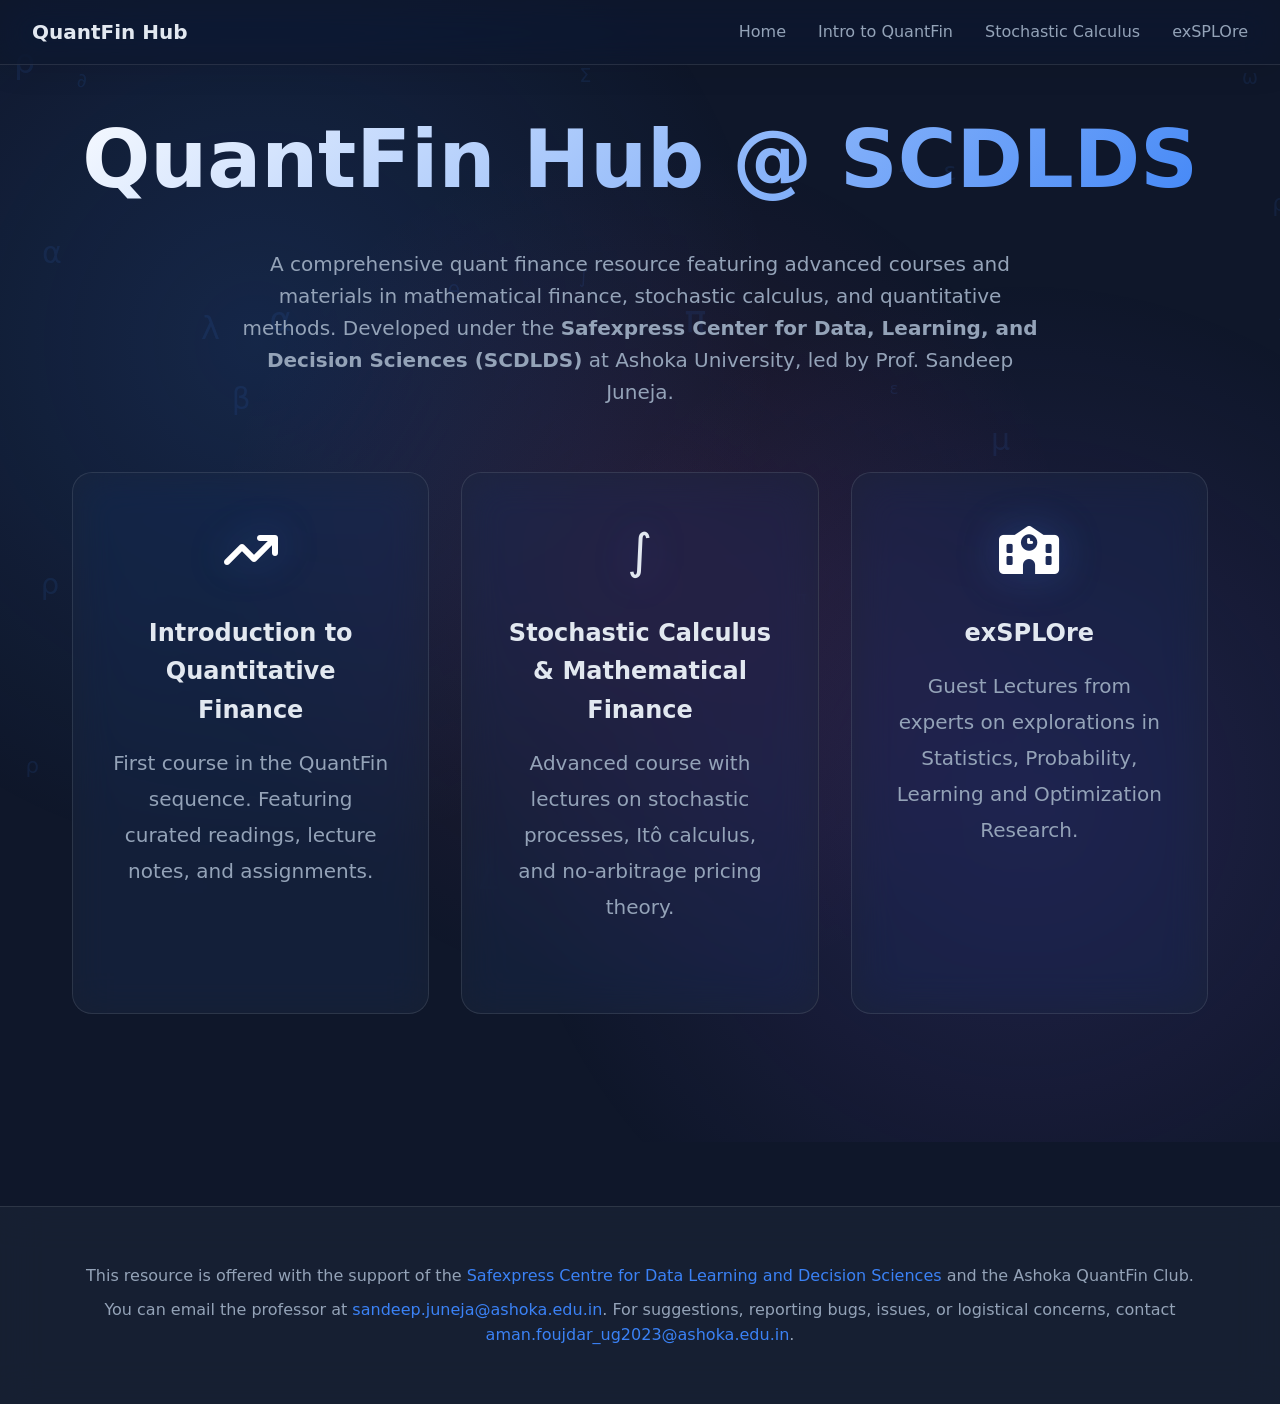
==== index.html @ e5fdc1bf "Update index.html" ====
<!DOCTYPE html>
<html lang="en">
<head>
    <meta charset="UTF-8">
    <meta name="viewport" content="width=device-width, initial-scale=1.0">
    <title>QuantFin Hub</title>
    <link rel="icon" type="image/jpeg" href="/Users/akfaujdar2080/Downloads/scdlds_ashoka_logo.jpeg">
    <link rel="stylesheet" href="css/style.css">
    <link rel="stylesheet" href="https://cdnjs.cloudflare.com/ajax/libs/font-awesome/6.5.1/css/all.min.css"
    integrity="sha512-DTOQO9RWCH3ppGqcWaEA1BIZOC6xxalwEsw9c2QQeAIftl+Vegovlnee1c9QX4TctnWMn13TZye+giMm8e2LwA=="
    crossorigin="anonymous"
    referrerpolicy="no-referrer"
    />

</head>
<body>
    <nav>
        <div class="nav-content">
            <div class="logo" onclick="showPage('home')">QuantFin Hub</div>
            <ul class="nav-links">
                <li><a onclick="showPage('home')">Home</a></li>
                <li><a onclick="showPage('intro')">Intro to QuantFin</a></li>
                <li><a onclick="showPage('stochastic')">Stochastic Calculus</a></li>
                <li><a onclick="showPage('explore')">exSPLOre</a></li>
            </ul>
        </div>
    </nav>

    <!-- HOME PAGE -->
    <div id="home" class="page active">
        <div class="hero">
            <div class="hero-content">
                <h1>QuantFin Hub @ SCDLDS</h1>
                <p>
                A comprehensive quant finance resource featuring advanced courses and materials in mathematical finance, stochastic calculus, and quantitative methods. Developed under the <b>Safexpress Center for Data, Learning, and Decision Sciences (SCDLDS)</b> at Ashoka University, led by Prof. Sandeep Juneja.
                </p>


                
                <div class="card-grid">
                    <div class="card" onclick="showPage('intro')">
                        <span class="card-icon"><i class="fa-solid fa-arrow-trend-up" style="color: #ffffff;"></i></span>
                        <h3>Introduction to Quantitative Finance</h3>
                        <p>First course in the QuantFin sequence. Featuring curated readings, lecture notes, and assignments.</p>

                    </div>
                    
                    <div class="card" onclick="showPage('stochastic')">
                        <span class="card-icon">∫</span>
                        <h3>Stochastic Calculus & Mathematical Finance</h3>
                        <p>Advanced course with lectures on stochastic processes, Itô calculus, and no-arbitrage pricing theory.</p>
                    </div>
                    
                    <div class="card" onclick="showPage('explore')">
                        <span class="card-icon"><i class="fa-solid fa-school" style="color: #ffffff;"></i></span>
                        <h3>exSPLOre</h3>
                        <p>Guest Lectures from experts on explorations in Statistics, Probability, Learning and Optimization Research.</p>
                    </div>
                </div>
            </div>
        </div>
    </div>

    <div id="intro" class="page">
        <div class="content-page">

            <!-- PAGE HEADER -->
            <div class="page-header">
                <h1>Introduction to Quantitative Finance</h1>
                <p>
                    This course is jointly offered by <b>Prof. Sandeep Juneja</b> and <b>Prof. Tushar Jaruhar</b>. It introduces
                    foundational models and computational techniques used in modern financial markets, with
                    particular emphasis on implementation and applications to Indian markets.
                </p>
            </div>

            <!-- TWO COLUMN SECTION -->
            <div class="two-col">
                <div class="section">
                    <h2><i class="fa-solid fa-book" style="color: #ffffff;"></i>Course Content</h2>
                    <ul>
                        <li>Basic interest rates, NPV, and internal rate of return</li>
                        <li>Fixed-income markets and term structure of interest rates</li>
                        <li>Portfolio theory and convex optimization review</li>
                        <li>Markowitz model, market equilibrium, and CAPM</li>
                        <li>Discrete- and continuous-time models for asset prices</li>
                        <li>Brownian motion and geometric Brownian motion. Introduction to Itô calculus.</li>
                        <li>Discrete options pricing and the Black–Scholes formula</li>
                        <li>Monte Carlo simulation and numerical PDE methods</li>
                    </ul>
                </div>

                <div class="section">
                    <h2><i class="fa-solid fa-graduation-cap" style="color: #ffffff;"></i>Learning Outcomes</h2>
                    <ul>
                        <li>Understand core models used in quantitative finance</li>
                        <li>Apply portfolio theory and asset pricing models</li>
                        <li>Develop intuition for stochastic processes in finance</li>
                        <li>Implement computational methods for pricing and risk analysis</li>
                        <li>Analyze real-world financial data, with emphasis on Indian markets</li>
                    </ul>
                </div>
            </div>

            <!-- REQUIREMENTS / READING LIST -->
            <div class="section">
                <h2><i class="fa-solid fa-book-open" style="color: #ffffff;"></i>Requirements & Reading List</h2>
                <ul>
                    <li>Luenberger, D. (2009). <i>Investment Science</i>. Oxford University Press.</li>
                    <li>Shreve, S. (2005). <i>Stochastic Calculus for Finance I</i>. Springer.</li>
                    <li>Hull, J. C. & Basu, S. (2016). <i>Options, Futures, and Other Derivatives</i>. Pearson India.</li>
                    <li>Glasserman, P. (2004). <i>Monte Carlo Methods in Financial Engineering</i>. Springer.</li>
                    <li>Embrechts, P., Frey, R., & McNeil, A. (2011). <i>Quantitative Risk Management</i>.</li>
                </ul>
            </div>

            <!-- ATTENDANCE -->
            <div class="section">
                <h2><i class="fa-solid fa-chalkboard-user" style="color: #ffffff;"></i>Attendance Policy</h2>
                <ul>
                    <li>3 excused absences permitted for all students</li>
                    <li>Additional 3 excused absences permitted for sportspersons</li>
                    <li>Beyond this, a penalty of 1% per unexplained missed class will apply</li>
                </ul>
            </div>

    </div>
    </div>


    <!-- STOCHASTIC CALCULUS PAGE -->
    <div id="stochastic" class="page">
        <div class="content-page">
            <div class="page-header">
                <h1>Stochastic Calculus & Mathematical Finance</h1>
                <p>This is a course for advanced undergraduate and graduate students with an aptitude and interest in quantitative methods. The students will be exposed to no-arbitrage-based deep and beautiful ideas underlying mathematical finance. For this they will get an adequate exposure to stochastic calculus. Stochastic calculus is also relevant for the increasingly mainstream diffusion-based generative AI.</p>
            </div>

            <div class="info-box">
                <p><strong>Course Period:</strong> Monsoon 2025. <b></b></p>
                <p><strong>Schedule:</strong> Tuesday & Thursday, 10:10 – 11:40 AM</p>
                <p><strong>Mode:</strong> Hybrid (In-person + Online)</p>
                <p><strong>Duration:</strong> 40 hours of rigorous lectures + student-led projects</p>
                <!-- <p style="margin-top: 1rem;"><a href="https://forms.gle/FX9wtyXqjov8NrgT9" class="cta-button">Register Now</a></p> -->
            </div>

            <div class="two-col">
                <div class="section">
                    <h2><i class="fa-solid fa-book" style="color: #ffffff;"></i>Course Content</h2>
                    <ul>
                        <li>Review of Measure-Theoretic Probability</li>
                        <li>Martingales & Brownian Motion</li>
                        <li>Stochastic Calculus & Stochastic Integration</li>
                        <li>Itô's Formula & Girsanov's Theorem</li>
                        <li>Stochastic Differential Equations & PDE Connections</li>
                        <li>Discrete & Continuous-Time Pricing Theory</li>
                        <li>Stochastic Volatility Models & Interest Rate Models</li>
                        <li>PDEs in Finance</li>
                    </ul>
                </div>

                <div class="section">
                    <h2><i class="fa-solid fa-graduation-cap" style="color: #ffffff;"></i>Eligibility</h2>
                    <ul>
                        <li>Advanced undergraduates & master's-level students</li>
                        <li>Strong background in Probability, Linear Algebra, and Analysis</li>
                        <li>Aptitude & interest in quantitative methods</li>
                    </ul>
                </div>
            </div>

            <div class="section">
                <h2><i class="fa-brands fa-youtube" style="color: #ffffff;"></i>Lectures</h2>
                <ul>
                    <li><a href="https://www.youtube.com/watch?v=v68Fx5lsqAs" target="_blank">Lecture 1: Introduction to Derivatives (August 26, 2025)</a></li>
                    <li><a href="https://www.youtube.com/live/Zme5scN6kF4?feature=shared" target="_blank">Lecture 2: Basic Probability & Discrete Finance (August 28, 2025)</a></li>
                    <li><a href="https://www.youtube.com/live/LUKuUPhQwW4?feature=shared" target="_blank">Lecture 3: Risk Neutral Measure & Complete Markets (September 2, 2025)</a></li>
                    <li><a href="https://www.youtube.com/watch?v=KC-HZLO7ikM" target="_blank">Lecture 4: Measure Theory Overview: Sigma Algebras (September 4, 2025)</a></li>
                    <li><a href="https://www.youtube.com/watch?v=FKkJKFXd7sY" target="_blank">Lecture 5: Lebesgue Integral and Convergence (September 9, 2025)</a></li>
                    <li><a href="https://www.youtube.com/watch?v=d13G20q3eDM" target="_blank">Lecture 6: Borel-Cantelli Lemma and Relationship Between Convergence Types (September 11, 2025)</a></li>
                    <li><a href="https://www.youtube.com/watch?v=jnVLLNjT-Fg" target="_blank">Lecture 7: Law of Large Numbers and Central Limit Theorem (September 16, 2025)</a></li>
                    <li><a href="https://www.youtube.com/watch?v=0bimM7MihXo" target="_blank">Lecture 8: Independance and Conditional Expectations (September 18, 2025)</a></li>
                    <li><a href="https://www.youtube.com/watch?v=STHBlgmWX5E" target="_blank">Lecture 9: Conditional MCT, DCT and the Tower Property (September 23, 2025)</a></li>
                    <li><a href="https://www.youtube.com/watch?v=dh6hE3F02BI" target="_blank">Lecture 10: Properties of Martingale and Stopping Time (September 25, 2025)</a></li>
                    <li><a href="https://www.youtube.com/watch?v=rpoEXbgvRhE" target="_blank">Lecture 11: Martingales, Submartingales and Brownian Motion (September 30, 2025)</a></li>
                    <li><a href="https://www.youtube.com/watch?v=011R524Gu9o" target="_blank">Lecture 12: Brownian Motion Continued and Reflection Principle (October 14, 2025)</a></li>
                    <li><a href="https://www.youtube.com/watch?v=c_SiF1jXSaQ" target="_blank">Lecture 13: Brownian Motion as Gaussian Process & Ito's Integral (October 16, 2025)</a></li>
                    <li><a href="https://www.youtube.com/watch?v=O7aSRJ4vqz4" target="_blank">Lecture 14: Ito's Integral Continued (October 23, 2025)</a></li>
                    <li><a href="https://www.youtube.com/watch?v=xHjlcf_mZ5c" target="_blank">Lecture 15: General Ito's Formula (October 28, 2025)</a></li>
                    <li><a href="https://www.youtube.com/watch?v=tvOeIWYWZKo" target="_blank">Lecture 16: Ornstein-Uhlenbeck (OU) Process and the Black-Scholes Model (October 30, 2025)</a></li>
                    <li><a href="https://www.youtube.com/watch?v=S2kgnChPlFY" target="_blank">Lecture 17: Black-Scholes PDE and Girsanov's Theorem (November 4, 2025)</a></li>
                    <li><a href="https://www.youtube.com/watch?v=dmtF9g4snOk" target="_blank">Lecture 18: Levy's Theorem, Girsanov's Theorem and Ito's Multivariate Calculus (November 6, 2025)</a></li>
                    <li><a href="https://www.youtube.com/watch?v=OYz6Oa1CwrM" target="_blank">Guest Lecture 19: Financial Modelling via compound Poisson Processes (November 11, 2025)</a></li>
                    <li><a href="https://www.youtube.com/watch?v=yWVjQWvdZVk" target="_blank">Guest Lecture 20: Introduction to Jump Processes (November 13, 2025)</a></li>
                    <li><a href="https://www.youtube.com/watch?v=sRrq8KH5fiw" target="_blank">Lecture 21: Martingale Representation Theorem and Black-Scholes Price Derivation (November 18, 2025)</a></li>
                    <li><a href="https://www.youtube.com/watch?v=oFi1lRxfQeI" target="_blank">Lecture 22: Multi-dimensional Market Model (November 20, 2025)</a></li>
                    <li><a href="https://www.youtube.com/watch?v=PL2nFrmFZws" target="_blank">Lecture 23: Introduction to Interest Rate Models (November 25, 2025)</a></li>
                    <li><a href="https://www.youtube.com/watch?v=gsjkLN7F9o4" target="_blank">Lecture 24: Interest Rate Models Continued (November 27, 2025)</a></li>
                    <li><a href="https://www.youtube.com/watch?v=kh6OgpqTtlE" target="_blank">Lecture 25: Derivatives Pricing (December 4, 2025)</a></li>
                </ul>
            </div>

            <div class="section">
                <h2><i class="fa-brands fa-leanpub" style="color: #ffffff;"></i>Lecture Notes</h2>
                <ul>
                    <li><a href="notes/poster.jpeg" target="_blank">Course Poster</a></li>
                    <li><a href="notes/Lecture 1.pdf" target="_blank">Lecture 1 & Lecture 2</a></li>
                    <li><a href="notes/Lecture 3.pdf" target="_blank">Lecture 3</a></li>
                    <li><a href="notes/lecture 4-5.pdf" target="_blank">Lecture 4 & Lecture 5</a></li>
                    <li><a href="notes/lecture6.pdf" target="_blank">Lecture 6, Lecture 7 and Lecture 8</a></li>
                    <li><a href="notes/lecture8.pdf" target="_blank">Lecture 9 & Lecture 10</a></li>
                    <li><a href="notes/brownian_motion.pdf" target="_blank">Lecture 11, Lecture 12 & Lecture 13</a></li>
                    <li><a href="notes/ito integral.pdf" target="_blank">Lecture 14 & Lecture 15</a></li>
                    <li><a href="notes/Back to finance.pdf" target="_blank">Lecture 16, Lecture 17, Lecture 18, Lecture 21 & Lecture 22</a></li>
                    <li><a href="notes/interest_rate_model (3).pdf" target="_blank">Lecture 23 & Lecture 24</a></li>
                    <li><a href="notes/interest_rate_derivatives_partially covered.pdf" target="_blank">Lecture 25</a></li>
                </ul>
            </div>

            <div class="instructor-card">
                <img src="images/sandeep_juneja.jpg" alt="Prof. Sandeep Juneja" class="instructor-img">
                <h3>Prof. Sandeep Juneja</h3>
                <ul>
                    <li>Professor of Computer Science at Ashoka University. Director, Safexpress Centre for Data, Learning and Decision Sciences</li>
                    <li>Former Professor at TIFR and IIT Delhi. Former Head of Quantitative Ops (Bank of America, India)</li>
                    <li>Taught at JP Morgan, Bank of America, Morgan Stanley, Nomura. Consulted with Research Wing of Reserve Bank of India</li>
                    <li>Research in Applied Probability, Financial Mathematics, Learning Theory</li>
                </ul>
            </div>

            <br>

            <div class="instructor-card">
                <img src="images/aman_foujdar.JPG" alt="Aman Foujdar" class="instructor-img">
                <h3>Aman Foujdar</h3>
                <ul>
                    <li>Research Assistant under Prof. Juneja at SCDLDS</li>
                    <li>Interested in Machine Learning, Deep RL, GenAI, Financial Markets</li>
                    <li>Mathematics & Computer Science at Ashoka University. President of the Ashoka QuantFin Club (AQFC).</li>
                </ul>
            </div>
        </div>
    </div>

    <!-- EXPLORE 26 PAGE -->
    <div id="explore" class="page">
        <div class="content-page">
            <div class="page-header">
                <h1>exSPLOre</h1>
                <p>
                Explorations in Statistics, Probability, Learning, and Optimization (exSPLOre) is our flagship event featuring lectures from leading experts in the area.
                This page presents a curated selection of <b>exSPLOre guest lectures focused on quantitative finance and optimization.</b> 
                Additional lectures are available on the our <a href="https://www.youtube.com/@scdlds_ashoka/" class="plain-link">YouTube</a>.
                </p>
            </div>

            <div class="section">
                <h2>Coming soon...</h2>
            </div>
            <!-- <div class="section">
                <h2>Research Topics</h2>
                <ul>
                    <li><a href="#">Machine Learning in Quantitative Trading</a></li>
                    <li><a href="#">Deep Learning for Derivatives Pricing</a></li>
                    <li><a href="#">High-Frequency Trading Strategies</a></li>
                    <li><a href="#">Climate Risk Modeling in Finance</a></li>
                    <li><a href="#">Cryptocurrency Market Dynamics</a></li>
                    <li><a href="#">Algorithmic Market Making</a></li>
                </ul>
            </div>

            <div class="section">
                <h2>Student Projects</h2>
                <ul>
                    <li>Portfolio Optimization using Reinforcement Learning</li>
                    <li>Volatility Surface Modeling with Neural Networks</li>
                    <li>Credit Risk Assessment using Machine Learning</li>
                    <li>Market Microstructure Analysis</li>
                    <li>Options Pricing under Jump-Diffusion Models</li>
                </ul>
            </div>

            <div class="section">
                <h2>Advanced Seminars</h2>
                <ul>
                    <li><a href="#">Seminar 1: Rough Volatility Models</a></li>
                    <li><a href="#">Seminar 2: Quantum Computing in Finance</a></li>
                    <li><a href="#">Seminar 3: ESG Integration in Quant Strategies</a></li>
                    <li><a href="#">Seminar 4: Decentralized Finance (DeFi) Mathematics</a></li>
                </ul>
            </div>

            <div class="section">
                <h2>Upcoming Events</h2>
                <ul>
                    <li>Workshop: Python for Financial Engineering (TBA)</li>
                    <li>Guest Lecture: Industry Perspectives on Quant Finance (TBA)</li>
                    <li>Hackathon: Algorithmic Trading Challenge (TBA)</li>
                    <li>Panel Discussion: Career Paths in Quantitative Finance (TBA)</li>
                </ul>
            </div> -->
        </div>
    </div> 
    <footer>
        <p>This resource is offered with the support of the <a href="https://www.ashoka.edu.in/page/centre-for-data-learning-and-decision-sciences-cdlds/">Safexpress Centre for Data Learning and Decision Sciences</a> and the Ashoka QuantFin Club.</p>
        <p> You can email the professor at <a href="mailto:sandeep.juneja@ashoka.edu.in">sandeep.juneja@ashoka.edu.in</a>. For suggestions, reporting bugs, issues, or logistical concerns, contact <a href="mailto:aman.foujdar_ug2023@ashoka.edu.in">aman.foujdar_ug2023@ashoka.edu.in</a>.</p>
    </footer>

    <script src="script.js"></script>
</body>
</html>
---- css/style.css ----
* {
    margin: 0;
    padding: 0;
    box-sizing: border-box;
}

:root {
    --primary: #0f172a;
    --secondary: #1e293b;
    --accent: #3b82f6;
    --accent-hover: #2563eb;
    --text: #e2e8f0;
    --text-dim: #94a3b8;
    --card-bg: rgba(30, 41, 59, 0.6);
    --border: #334155;
}

body {
    font-family: -apple-system, BlinkMacSystemFont, 'Segoe UI', system-ui, sans-serif;
    background: var(--primary);
    color: var(--text);
    line-height: 1.6;
    overflow-x: hidden;
    position: relative;
}

/* Animated Background */
.particle-background {
    position: fixed;
    top: 0;
    left: 0;
    width: 100%;
    height: 100%;
    z-index: 0;
    pointer-events: none;
    overflow: hidden;
}

.particle {
    position: absolute;
    font-size: 20px;
    opacity: 0.1;
    animation: float 20s infinite;
    color: var(--accent);
}

@keyframes float {
    0%, 100% {
        transform: translateY(0) rotate(0deg);
        opacity: 0.05;
    }
    50% {
        transform: translateY(-100px) rotate(180deg);
        opacity: 0.15;
    }
}

.page {
    display: none;
    animation: fadeIn 0.4s ease;
    position: relative;
    z-index: 1;
}

.page.active {
    display: block;
}

@keyframes fadeIn {
    from { 
        opacity: 0; 
        transform: translateY(10px); 
    }
    to { 
        opacity: 1; 
        transform: translateY(0); 
    }
}

/* Navigation - Glassmorphism */
nav {
    position: fixed;
    top: 0;
    left: 0;
    right: 0;
    background: rgba(15, 23, 42, 0.7);
    backdrop-filter: blur(20px) saturate(180%);
    -webkit-backdrop-filter: blur(20px) saturate(180%);
    border-bottom: 1px solid rgba(255, 255, 255, 0.1);
    z-index: 1000;
    padding: 1rem 2rem;
    box-shadow: 0 4px 30px rgba(0, 0, 0, 0.1);
}

.nav-content {
    max-width: 1400px;
    margin: 0 auto;
    display: flex;
    justify-content: space-between;
    align-items: center;
}

.logo {
    font-size: 1.25rem;
    font-weight: 700;
    color: var(--text);
    cursor: pointer;
    transition: all 0.3s;
    position: relative;
}

.logo::after {
    content: '';
    position: absolute;
    bottom: -4px;
    left: 0;
    width: 0;
    height: 2px;
    background: linear-gradient(90deg, var(--accent), #8b5cf6);
    transition: width 0.3s;
}

.logo:hover::after {
    width: 100%;
}

.logo:hover {
    color: var(--accent);
    transform: translateY(-2px);
}

.nav-links {
    display: flex;
    gap: 2rem;
    list-style: none;
}

.nav-links a {
    color: var(--text-dim);
    text-decoration: none;
    font-weight: 500;
    transition: all 0.3s;
    cursor: pointer;
    position: relative;
    padding: 0.5rem 0;
}

.nav-links a::after {
    content: '';
    position: absolute;
    bottom: 0;
    left: 0;
    width: 0;
    height: 2px;
    background: var(--accent);
    transition: width 0.3s;
}

.nav-links a:hover::after {
    width: 100%;
}

.nav-links a:hover {
    color: var(--accent);
}

/* Home Page */
.hero {
    min-height: 100vh;
    display: flex;
    align-items: center;
    justify-content: center;
    padding: 6rem 2rem 4rem;
    position: relative;
    overflow: hidden;
}

.hero::before {
    content: '';
    position: absolute;
    top: 0;
    left: 0;
    right: 0;
    bottom: 0;
    background: 
        radial-gradient(circle at 20% 30%, rgba(59, 130, 246, 0.15), transparent 40%),
        radial-gradient(circle at 80% 70%, rgba(139, 92, 246, 0.15), transparent 40%),
        radial-gradient(circle at 50% 50%, rgba(236, 72, 153, 0.1), transparent 50%);
    animation: gradientShift 15s ease infinite;
    pointer-events: none;
}

@keyframes gradientShift {
    0%, 100% {
        opacity: 1;
        transform: scale(1);
    }
    50% {
        opacity: 0.8;
        transform: scale(1.1);
    }
}

.hero-content {
    max-width: 1200px;
    text-align: center;
    position: relative;
    z-index: 1;
}

.hero h1 {
    font-size: clamp(2.5rem, 8vw, 5rem);
    font-weight: 800;
    margin-bottom: 1.5rem;
    background: linear-gradient(135deg, #fff 0%, #3b82f6 50%, #8b5cf6 100%);
    -webkit-background-clip: text;
    -webkit-text-fill-color: transparent;
    background-clip: text;
    animation: shimmer 3s ease-in-out infinite;
    background-size: 200% 200%;
}

@keyframes shimmer {
    0%, 100% {
        background-position: 0% 50%;
    }
    50% {
        background-position: 100% 50%;
    }
}

.hero p {
    font-size: 1.25rem;
    color: var(--text-dim);
    margin-bottom: 3rem;
    max-width: 800px;
    margin-left: auto;
    margin-right: auto;
    animation: fadeInUp 0.8s ease 0.2s both;
}

@keyframes fadeInUp {
    from {
        opacity: 0;
        transform: translateY(30px);
    }
    to {
        opacity: 1;
        transform: translateY(0);
    }
}

.card-grid {
    display: grid;
    grid-template-columns: repeat(auto-fit, minmax(320px, 1fr));
    gap: 2rem;
    max-width: 1200px;
    margin: 4rem auto;
    padding: 0 2rem;
}

/* 3D Tilt Effect Cards with Glassmorphism */
.card {
    background: rgba(30, 41, 59, 0.5);
    backdrop-filter: blur(20px) saturate(180%);
    -webkit-backdrop-filter: blur(20px) saturate(180%);
    border-radius: 20px;
    padding: 2.5rem;
    border: 1px solid rgba(255, 255, 255, 0.1);
    transition: all 0.4s cubic-bezier(0.175, 0.885, 0.32, 1.275);
    cursor: pointer;
    position: relative;
    overflow: hidden;
    transform-style: preserve-3d;
    perspective: 1000px;
}

.card::before {
    content: '';
    position: absolute;
    top: 0;
    left: 0;
    right: 0;
    height: 4px;
    background: linear-gradient(90deg, var(--accent), #8b5cf6, #ec4899);
    transform: scaleX(0);
    transition: transform 0.4s;
    background-size: 200% 100%;
    animation: gradientMove 3s linear infinite;
}

@keyframes gradientMove {
    0% {
        background-position: 0% 0%;
    }
    100% {
        background-position: 200% 0%;
    }
}

.card:hover {
    transform: translateY(-8px) scale(1.02);
    border-color: rgba(59, 130, 246, 0.5);
    box-shadow: 
        0 20px 60px rgba(59, 130, 246, 0.2),
        0 0 40px rgba(139, 92, 246, 0.1);
}

.card:hover::before {
    transform: scaleX(1);
}

.card::after {
    content: '';
    position: absolute;
    top: -50%;
    left: -50%;
    width: 200%;
    height: 200%;
    background: radial-gradient(circle, rgba(59, 130, 246, 0.1), transparent 70%);
    opacity: 0;
    transition: opacity 0.4s;
    pointer-events: none;
}

.card:hover::after {
    opacity: 1;
}

.card-icon {
    font-size: 3rem;
    margin-bottom: 1.5rem;
    display: block;
    transition: transform 0.4s;
    filter: drop-shadow(0 0 20px rgba(59, 130, 246, 0.3));
}

.card:hover .card-icon {
    transform: scale(1.2) rotate(5deg);
}

.card h3 {
    font-size: 1.5rem;
    margin-bottom: 1rem;
    color: var(--text);
    transition: color 0.3s;
}

.card:hover h3 {
    color: var(--accent);
}

.card p {
    color: var(--text-dim);
    line-height: 1.8;
}

/* Content Pages */
.content-page {
    max-width: 1200px;
    margin: 0 auto;
    padding: 6rem 2rem 4rem;
}

.page-header {
    margin-bottom: 4rem;
    text-align: center;
    animation: fadeInUp 0.6s ease;
}

.page-header h1 {
    font-size: clamp(2rem, 5vw, 3.5rem);
    margin-bottom: 1rem;
    background: linear-gradient(135deg, #fff 0%, #3b82f6 50%, #8b5cf6 100%);
    -webkit-background-clip: text;
    -webkit-text-fill-color: transparent;
    background-clip: text;
    background-size: 200% 200%;
    animation: shimmer 3s ease-in-out infinite;
}

.page-header p {
    font-size: 1.125rem;
    color: var(--text-dim);
    max-width: 700px;
    margin: 0 auto;
}

.section {
    background: rgba(30, 41, 59, 0.5);
    backdrop-filter: blur(20px) saturate(180%);
    -webkit-backdrop-filter: blur(20px) saturate(180%);
    border-radius: 20px;
    padding: 2.5rem;
    margin-bottom: 2rem;
    border: 1px solid rgba(255, 255, 255, 0.1);
    transition: all 0.3s;
    animation: fadeInUp 0.6s ease;
}

.section:hover {
    border-color: rgba(59, 130, 246, 0.3);
    box-shadow: 0 10px 40px rgba(0, 0, 0, 0.2);
}

.section h2 {
    font-size: 1.75rem;
    margin-bottom: 1.5rem;
    color: var(--text);
    display: flex;
    align-items: center;
    gap: 0.75rem;
}

.section ul {
    list-style: none;
    display: grid;
    gap: 1rem;
}

.section li {
    padding: 1rem 1.5rem;
    background: rgba(59, 130, 246, 0.05);
    border-radius: 12px;
    border-left: 3px solid var(--accent);
    transition: all 0.3s;
    position: relative;
    overflow: hidden;
}

.section li::before {
    content: '';
    position: absolute;
    top: 0;
    left: 0;
    width: 0;
    height: 100%;
    background: linear-gradient(90deg, rgba(59, 130, 246, 0.1), transparent);
    transition: width 0.3s;
}

.section li:hover::before {
    width: 100%;
}

.section li:hover {
    background: rgba(59, 130, 246, 0.1);
    transform: translateX(8px);
    border-left-color: #8b5cf6;
}

.section a {
    color: var(--text);
    text-decoration: none;
    display: block;
    transition: color 0.3s;
}

.section a:hover {
    color: var(--accent);
}

.two-col {
    display: grid;
    grid-template-columns: repeat(auto-fit, minmax(300px, 1fr));
    gap: 2rem;
}

.instructor-card {
    background: linear-gradient(135deg, rgba(59, 130, 246, 0.15), rgba(139, 92, 246, 0.15));
    backdrop-filter: blur(20px) saturate(180%);
    -webkit-backdrop-filter: blur(20px) saturate(180%);
    border-radius: 20px;
    padding: 2.5rem;
    border: 1px solid rgba(255, 255, 255, 0.1);
    transition: all 0.3s;
    animation: fadeInUp 0.8s ease;
}

.instructor-card:hover {
    transform: translateY(-4px);
    box-shadow: 0 20px 60px rgba(59, 130, 246, 0.2);
}

.instructor-img {
    width: 150px;
    height: 150px;
    border-radius: 50%;
    object-fit: cover;
    margin: 0 auto 1.5rem;
    display: block;
    border: 4px solid var(--accent);
    box-shadow: 0 10px 30px rgba(59, 130, 246, 0.3);
    transition: all 0.3s;
}

.instructor-card:hover .instructor-img {
    transform: scale(1.05);
    box-shadow: 0 15px 40px rgba(59, 130, 246, 0.5);
}

.instructor-card h3 {
    text-align: center;
    margin-bottom: 1.5rem;
    font-size: 1.5rem;
}

.instructor-card ul {
    list-style: none;
}

.instructor-card li {
    padding: 0.75rem 0;
    border-bottom: 1px solid rgba(255, 255, 255, 0.1);
    color: var(--text-dim);
    transition: all 0.3s;
}

.instructor-card li:hover {
    color: var(--text);
    padding-left: 0.5rem;
}

.instructor-card li:last-child {
    border-bottom: none;
}

.info-box {
    background: rgba(59, 130, 246, 0.1);
    backdrop-filter: blur(20px);
    border-left: 4px solid var(--accent);
    padding: 1.5rem;
    border-radius: 12px;
    margin: 2rem 0;
    border: 1px solid rgba(59, 130, 246, 0.3);
    animation: fadeInUp 0.7s ease;
}

.info-box p {
    margin: 0.5rem 0;
    color: var(--text-dim);
}

.info-box strong {
    color: var(--text);
}

.cta-button {
    display: inline-block;
    background: linear-gradient(135deg, var(--accent), #8b5cf6);
    color: white;
    padding: 1rem 2.5rem;
    border-radius: 12px;
    text-decoration: none;
    font-weight: 600;
    transition: all 0.3s;
    border: none;
    cursor: pointer;
    font-size: 1rem;
    box-shadow: 0 4px 20px rgba(59, 130, 246, 0.3);
    position: relative;
    overflow: hidden;
}

.cta-button::before {
    content: '';
    position: absolute;
    top: 0;
    left: -100%;
    width: 100%;
    height: 100%;
    background: linear-gradient(90deg, transparent, rgba(255, 255, 255, 0.3), transparent);
    transition: left 0.5s;
}

.cta-button:hover::before {
    left: 100%;
}

.cta-button:hover {
    background: linear-gradient(135deg, #8b5cf6, var(--accent));
    transform: translateY(-2px);
    box-shadow: 0 10px 40px rgba(59, 130, 246, 0.5);
}

.plain-link {
    color: inherit;          
    text-decoration: underline;
}

footer {
    background: rgba(30, 41, 59, 0.5);
    backdrop-filter: blur(20px);
    border-top: 1px solid rgba(255, 255, 255, 0.1);
    padding: 3rem 2rem;
    margin-top: 4rem;
    text-align: center;
    position: relative;
    z-index: 1;
}

footer p {
    color: var(--text-dim);
    margin: 0.5rem 0;
}

footer a {
    color: var(--accent);
    text-decoration: none;
    transition: all 0.3s;
}

footer a:hover {
    color: #8b5cf6;
    text-decoration: underline;
}

@media (max-width: 768px) {
    nav {
        padding: 1rem;
    }

    .nav-links {
        gap: 1rem;
        flex-wrap: wrap;
        justify-content: center;
    }

    .card-grid {
        grid-template-columns: 1fr;
    }

    .two-col {
        grid-template-columns: 1fr;
    }
}
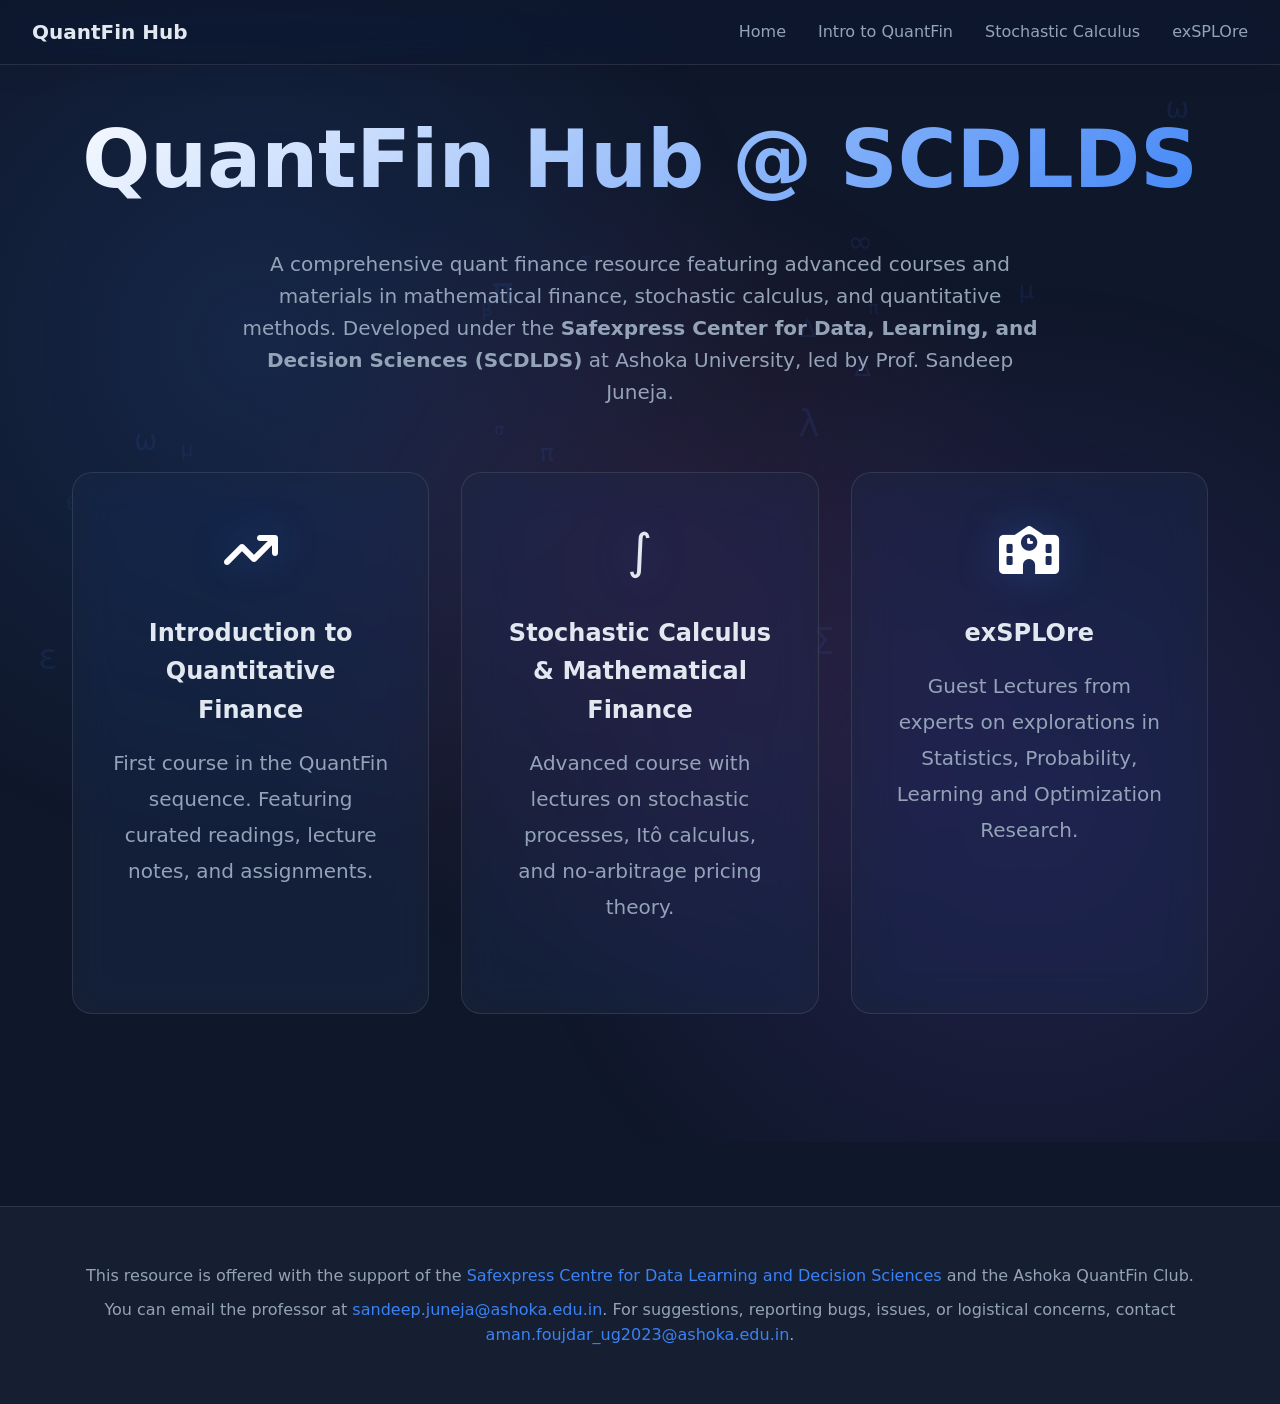
==== commit e2a3645d: "Update index.html" ====
--- a/index.html
+++ b/index.html
@@ -219,7 +219,7 @@
 
             <div class="instructor-card">
                 <img src="images/sandeep_juneja.jpg" alt="Prof. Sandeep Juneja" class="instructor-img">
-                <h3>Prof. Sandeep Juneja</h3>
+                <h3><a href="https://www.linkedin.com/in/sandeep-juneja-937b44b/" target="_blank" rel="noopener noreferrer" class="plain-link">Prof. Sandeep Juneja</a></h3>
                 <ul>
                     <li>Professor of Computer Science at Ashoka University. Director, Safexpress Centre for Data, Learning and Decision Sciences</li>
                     <li>Former Professor at TIFR and IIT Delhi. Former Head of Quantitative Ops (Bank of America, India)</li>
@@ -232,7 +232,7 @@
 
             <div class="instructor-card">
                 <img src="images/aman_foujdar.JPG" alt="Aman Foujdar" class="instructor-img">
-                <h3>Aman Foujdar</h3>
+                <h3><a href="https://www.linkedin.com/in/amanfoujdar/" target="_blank" rel="noopener noreferrer" class="plain-link">Aman Foujdar</a></h3>
                 <ul>
                     <li>Research Assistant under Prof. Juneja at SCDLDS</li>
                     <li>Interested in Machine Learning, Deep RL, GenAI, Financial Markets</li>
@@ -315,3 +315,4 @@
 
 
 
+
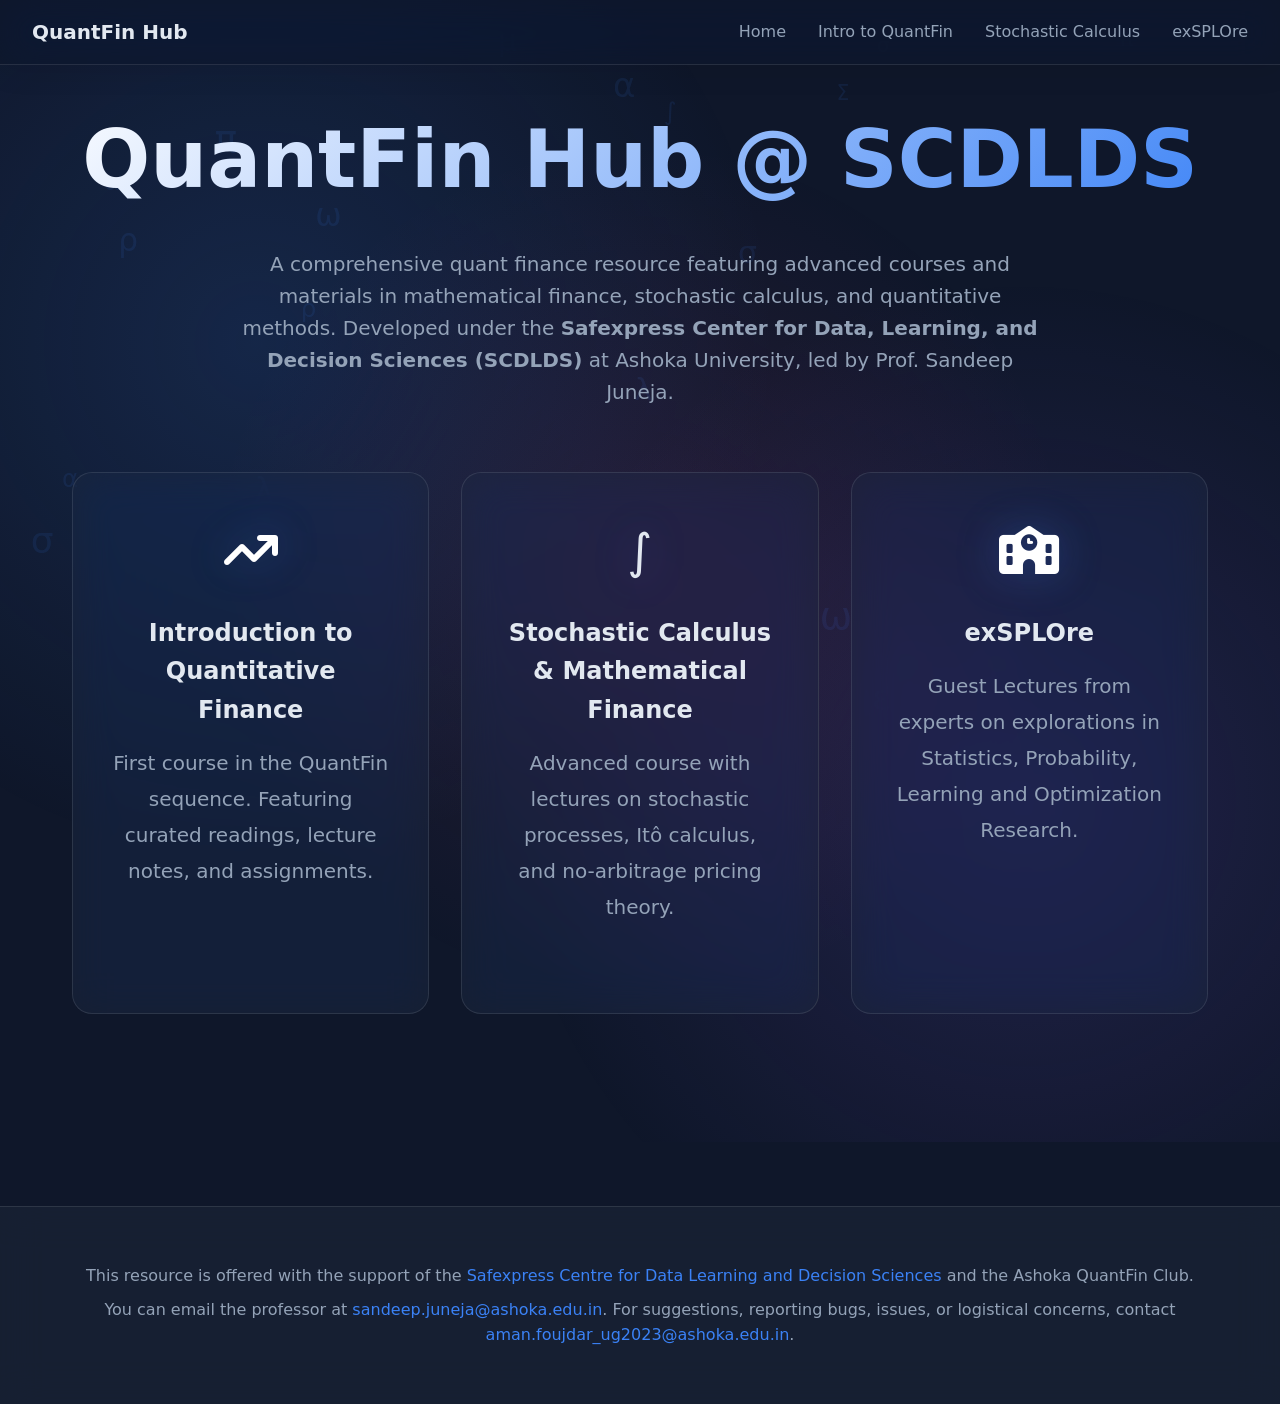
==== commit 6239adda: "Update index.html" ====
--- a/index.html
+++ b/index.html
@@ -4,7 +4,7 @@
     <meta charset="UTF-8">
     <meta name="viewport" content="width=device-width, initial-scale=1.0">
     <title>QuantFin Hub</title>
-    <link rel="icon" type="image/jpeg" href="/Users/akfaujdar2080/Downloads/scdlds_ashoka_logo.jpeg">
+    <link rel="icon" type="image/jpeg" href="images/scdlds_ashoka_logo.jpeg">
     <link rel="stylesheet" href="css/style.css">
     <link rel="stylesheet" href="https://cdnjs.cloudflare.com/ajax/libs/font-awesome/6.5.1/css/all.min.css"
     integrity="sha512-DTOQO9RWCH3ppGqcWaEA1BIZOC6xxalwEsw9c2QQeAIftl+Vegovlnee1c9QX4TctnWMn13TZye+giMm8e2LwA=="
@@ -316,3 +316,4 @@
 
 
 
+
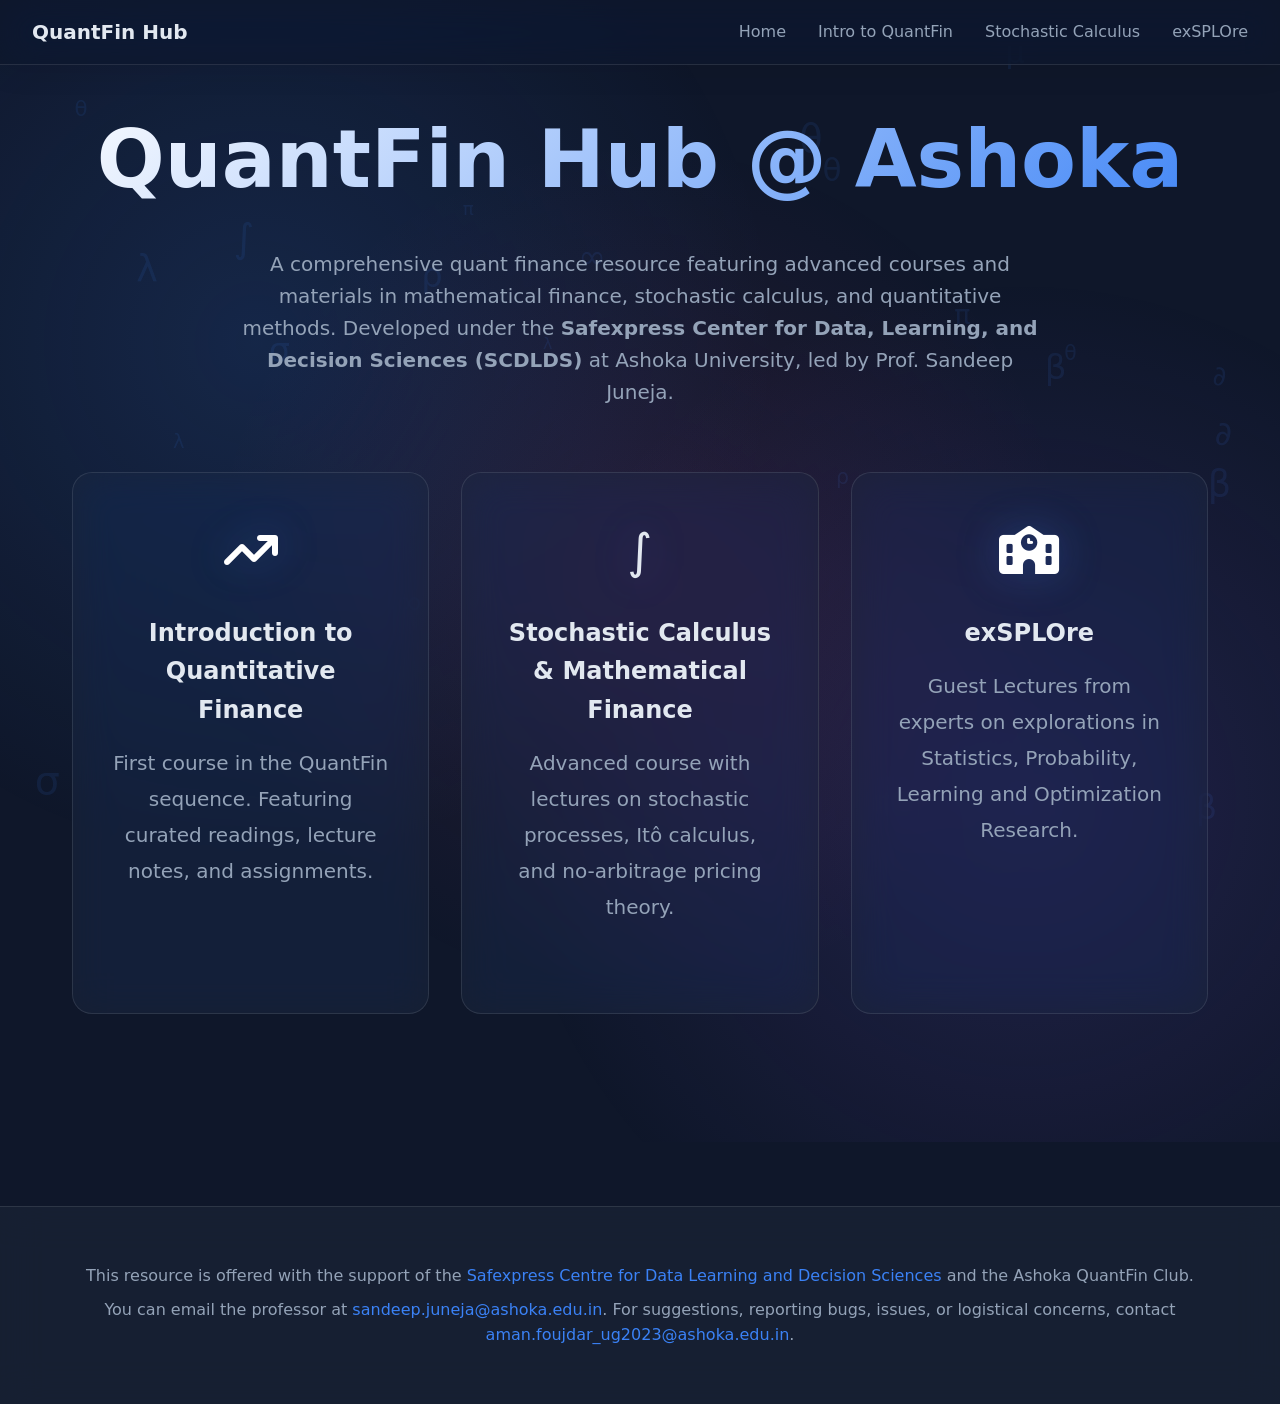
==== commit 708bb965: "Update index.html" ====
--- a/index.html
+++ b/index.html
@@ -30,7 +30,7 @@
     <div id="home" class="page active">
         <div class="hero">
             <div class="hero-content">
-                <h1>QuantFin Hub @ SCDLDS</h1>
+                <h1>QuantFin Hub @ Ashoka</h1>
                 <p>
                 A comprehensive quant finance resource featuring advanced courses and materials in mathematical finance, stochastic calculus, and quantitative methods. Developed under the <b>Safexpress Center for Data, Learning, and Decision Sciences (SCDLDS)</b> at Ashoka University, led by Prof. Sandeep Juneja.
                 </p>
@@ -317,3 +317,4 @@
 
 
 
+
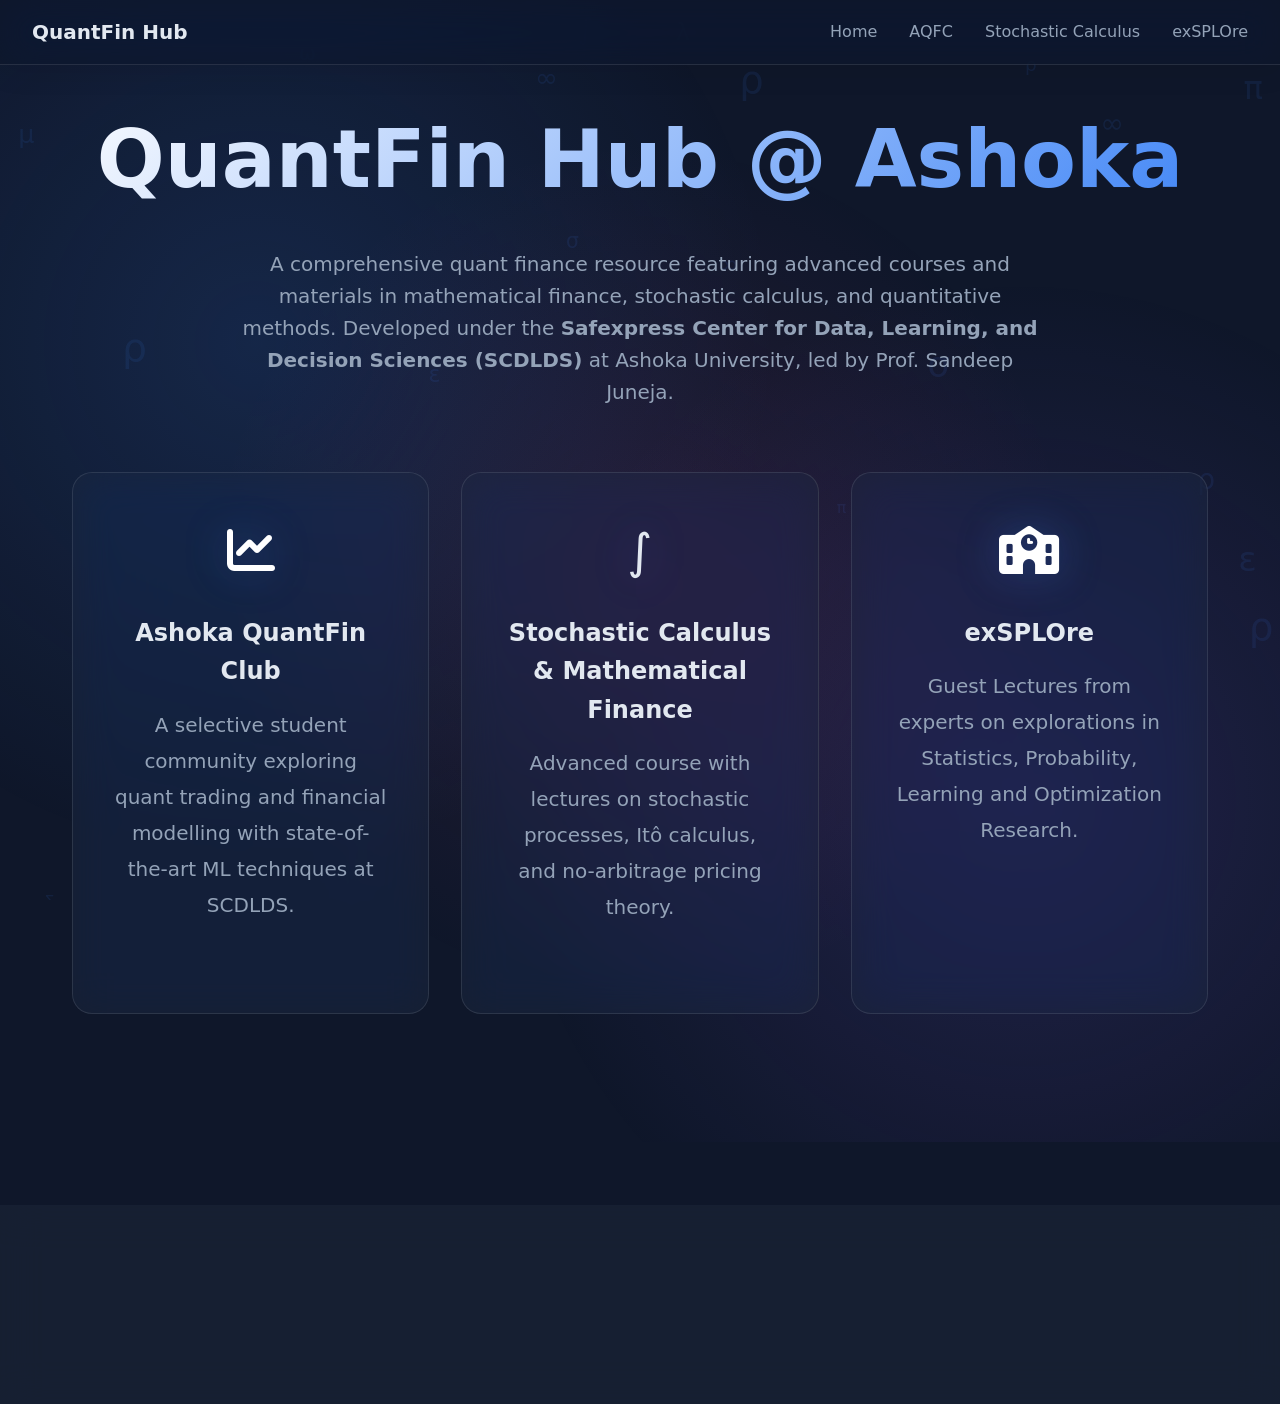
==== commit 6c6beaa1: "Update index.html" ====
--- a/index.html
+++ b/index.html
@@ -19,7 +19,7 @@
             <div class="logo" onclick="showPage('home')">QuantFin Hub</div>
             <ul class="nav-links">
                 <li><a onclick="showPage('home')">Home</a></li>
-                <li><a onclick="showPage('intro')">Intro to QuantFin</a></li>
+                <li><a onclick="showPage('aqfc')">AQFC</a></li>
                 <li><a onclick="showPage('stochastic')">Stochastic Calculus</a></li>
                 <li><a onclick="showPage('explore')">exSPLOre</a></li>
             </ul>
@@ -38,10 +38,10 @@
 
                 
                 <div class="card-grid">
-                    <div class="card" onclick="showPage('intro')">
-                        <span class="card-icon"><i class="fa-solid fa-arrow-trend-up" style="color: #ffffff;"></i></span>
-                        <h3>Introduction to Quantitative Finance</h3>
-                        <p>First course in the QuantFin sequence. Featuring curated readings, lecture notes, and assignments.</p>
+                    <div class="card" onclick="showPage('aqfc')">
+                        <span class="card-icon"><i class="fa-solid fa-chart-line" style="color: #ffffff;"></i></span>
+                        <h3>Ashoka QuantFin Club</h3>
+                        <p>A selective student community exploring quant trading and financial modelling with state-of-the-art ML techniques at SCDLDS.</p>
 
                     </div>
                     
@@ -61,70 +61,195 @@
         </div>
     </div>
 
-    <div id="intro" class="page">
+    <!-- AQFC PAGE -->
+    <div id="aqfc" class="page">
         <div class="content-page">
 
-            <!-- PAGE HEADER -->
-            <div class="page-header">
-                <h1>Introduction to Quantitative Finance</h1>
+            <!-- PAGE HEADER WITH LOGO -->
+            <div class="page-header aqfc-header">
+                <img src="images/aqfc_logo.png" alt="AQFC Logo" class="aqfc-logo">
+                <h1>Ashoka QuantFin Club</h1>
                 <p>
-                    This course is jointly offered by <b>Prof. Sandeep Juneja</b> and <b>Prof. Tushar Jaruhar</b>. It introduces
-                    foundational models and computational techniques used in modern financial markets, with
-                    particular emphasis on implementation and applications to Indian markets.
+                    We explore quant trading and financial modelling using state-of-the-art ML techniques at
+                    <b>SCDLDS, Ashoka University</b>. Our aim is to equip students with the skills and opportunities
+                    needed to break into quantitative finance &mdash; a selective community focused on developing
+                    genuine expertise in quantitative methods, algorithmic trading, and financial modeling.
                 </p>
             </div>
 
-            <!-- TWO COLUMN SECTION -->
-            <div class="two-col">
-                <div class="section">
-                    <h2><i class="fa-solid fa-book" style="color: #ffffff;"></i>Course Content</h2>
-                    <ul>
-                        <li>Basic interest rates, NPV, and internal rate of return</li>
-                        <li>Fixed-income markets and term structure of interest rates</li>
-                        <li>Portfolio theory and convex optimization review</li>
-                        <li>Markowitz model, market equilibrium, and CAPM</li>
-                        <li>Discrete- and continuous-time models for asset prices</li>
-                        <li>Brownian motion and geometric Brownian motion. Introduction to Itô calculus.</li>
-                        <li>Discrete options pricing and the Black–Scholes formula</li>
-                        <li>Monte Carlo simulation and numerical PDE methods</li>
-                    </ul>
-                </div>
-
-                <div class="section">
-                    <h2><i class="fa-solid fa-graduation-cap" style="color: #ffffff;"></i>Learning Outcomes</h2>
-                    <ul>
-                        <li>Understand core models used in quantitative finance</li>
-                        <li>Apply portfolio theory and asset pricing models</li>
-                        <li>Develop intuition for stochastic processes in finance</li>
-                        <li>Implement computational methods for pricing and risk analysis</li>
-                        <li>Analyze real-world financial data, with emphasis on Indian markets</li>
-                    </ul>
-                </div>
-            </div>
-
-            <!-- REQUIREMENTS / READING LIST -->
-            <div class="section">
-                <h2><i class="fa-solid fa-book-open" style="color: #ffffff;"></i>Requirements & Reading List</h2>
-                <ul>
-                    <li>Luenberger, D. (2009). <i>Investment Science</i>. Oxford University Press.</li>
-                    <li>Shreve, S. (2005). <i>Stochastic Calculus for Finance I</i>. Springer.</li>
-                    <li>Hull, J. C. & Basu, S. (2016). <i>Options, Futures, and Other Derivatives</i>. Pearson India.</li>
-                    <li>Glasserman, P. (2004). <i>Monte Carlo Methods in Financial Engineering</i>. Springer.</li>
-                    <li>Embrechts, P., Frey, R., & McNeil, A. (2011). <i>Quantitative Risk Management</i>.</li>
-                </ul>
-            </div>
-
-            <!-- ATTENDANCE -->
-            <div class="section">
-                <h2><i class="fa-solid fa-chalkboard-user" style="color: #ffffff;"></i>Attendance Policy</h2>
-                <ul>
-                    <li>3 excused absences permitted for all students</li>
-                    <li>Additional 3 excused absences permitted for sportspersons</li>
-                    <li>Beyond this, a penalty of 1% per unexplained missed class will apply</li>
-                </ul>
-            </div>
-
-    </div>
+            <!-- SUB-NAVIGATION TABS -->
+            <div class="sub-nav">
+                <button class="sub-nav-btn active" onclick="showSubPage('aqfc-about', this)">
+                    <i class="fa-solid fa-circle-info"></i> About
+                </button>
+                <button class="sub-nav-btn" onclick="showSubPage('aqfc-deepdives', this)">
+                    <i class="fa-solid fa-water"></i> Deep Dives
+                </button>
+                <button class="sub-nav-btn" onclick="showSubPage('aqfc-team', this)">
+                    <i class="fa-solid fa-users"></i> Team
+                </button>
+            </div>
+
+            <!-- SUB-PAGE: ABOUT -->
+            <div id="aqfc-about" class="sub-page active">
+                <div class="two-col">
+                    <div class="section">
+                        <h2><i class="fa-solid fa-bullseye" style="color: #ffffff;"></i>What We Do</h2>
+                        <ul>
+                            <li>Explore quantitative trading strategies, backtesting, and execution</li>
+                            <li>Build financial models powered by state-of-the-art ML techniques</li>
+                            <li>Run reading groups on seminal papers in quant finance and ML</li>
+                            <li>Host workshops on programming, statistics, and market microstructure</li>
+                            <li>Organize interactions with practitioners from leading quant firms</li>
+                        </ul>
+                    </div>
+
+                    <div class="section">
+                        <h2><i class="fa-solid fa-compass" style="color: #ffffff;"></i>Our Mission</h2>
+                        <ul>
+                            <li>Equip students with the tools to break into quantitative finance</li>
+                            <li>Cultivate a selective community of serious quant enthusiasts</li>
+                            <li>Bridge rigorous academic theory with real industry practice</li>
+                            <li>Develop genuine expertise in algorithmic trading and modeling</li>
+                            <li>Create pathways to research, internships, and careers in the field</li>
+                        </ul>
+                    </div>
+                </div>
+
+                <div class="section">
+                    <h2><i class="fa-solid fa-flask" style="color: #ffffff;"></i>Focus Areas</h2>
+                    <ul>
+                        <li>Statistical arbitrage, market-making, and execution algorithms</li>
+                        <li>Derivatives pricing and stochastic volatility modeling</li>
+                        <li>Machine learning for financial time series and alpha research</li>
+                        <li>Portfolio optimization and risk management</li>
+                        <li>Reinforcement learning in trading and market dynamics</li>
+                    </ul>
+                </div>
+
+                <div class="info-box">
+                    <p><strong>Home:</strong> Safexpress Centre for Data, Learning and Decision Sciences (SCDLDS), Ashoka University</p>
+                    <p><strong>Open to:</strong> Ashoka students with strong quantitative backgrounds and genuine interest in the field</p>
+                    <p><strong>Get involved:</strong> Reach out via the contacts in the footer to learn about membership and ongoing projects</p>
+                </div>
+            </div>
+
+            <!-- SUB-PAGE: DEEP DIVES (Blog + Podcast) -->
+            <div id="aqfc-deepdives" class="sub-page">
+                <div class="deepdives-intro">
+                    <h2 class="deepdives-title">Deep Dives</h2>
+                    <p class="deepdives-subtitle">
+                        Long-form explainers that make genuinely complex quant finance topics feel obvious &mdash;
+                        and long-form conversations with the people actually doing the work.
+                    </p>
+                </div>
+
+                <!-- WRITTEN (Blog) -->
+                <div class="section">
+                    <h2><i class="fa-solid fa-pen-nib" style="color: #ffffff;"></i>Written</h2>
+                    <p class="section-sub">
+                        Ambitious, accessible writeups on complex ideas in quantitative finance &mdash;
+                        in the spirit of Wait But Why. No equations-for-equations' sake, no hand-waving.
+                    </p>
+                    <ul>
+                        <li>
+                            <a>
+                                <strong>Coming Soon &mdash;</strong> What Even Is a Martingale? (And Why Gamblers Care)
+                                <br><span class="entry-meta">Launching our first piece shortly</span>
+                            </a>
+                        </li>
+                        <li>
+                            <a>
+                                <strong>Coming Soon &mdash;</strong> Black-Scholes, Visually: The Single Equation That Broke Wall Street
+                                <br><span class="entry-meta">In the works</span>
+                            </a>
+                        </li>
+                        <li>
+                            <a>
+                                <strong>Coming Soon &mdash;</strong> From Linear Regression to Alpha: A Very Long Explainer
+                                <br><span class="entry-meta">In the works</span>
+                            </a>
+                        </li>
+                    </ul>
+                </div>
+
+                <!-- CONVERSATIONS (Podcast) -->
+                <div class="section">
+                    <h2><i class="fa-solid fa-microphone-lines" style="color: #ffffff;"></i>Conversations</h2>
+                    <p class="section-sub">
+                        Short podcast episodes with quant finance industry folks &mdash;
+                        traders, researchers, engineers, and founders on what the work actually looks like.
+                    </p>
+                    <ul>
+                        <li>
+                            <a>
+                                <strong>Ep. 01 &mdash; Coming Soon:</strong> Life on a Systematic Trading Desk
+                                <br><span class="entry-meta">Recording in progress</span>
+                            </a>
+                        </li>
+                        <li>
+                            <a>
+                                <strong>Ep. 02 &mdash; Coming Soon:</strong> ML Research at a Hedge Fund
+                                <br><span class="entry-meta">Scheduled</span>
+                            </a>
+                        </li>
+                        <li>
+                            <a>
+                                <strong>Ep. 03 &mdash; Coming Soon:</strong> Breaking Into Quant &mdash; What Actually Matters
+                                <br><span class="entry-meta">Scheduled</span>
+                            </a>
+                        </li>
+                    </ul>
+                </div>
+
+                <div class="info-box">
+                    <p><strong>Want to write a piece or guest on the podcast?</strong></p>
+                    <p>Reach out via the contact links in the footer &mdash; we welcome pitches from students and practitioners alike.</p>
+                </div>
+            </div>
+
+            <!-- SUB-PAGE: TEAM -->
+            <div id="aqfc-team" class="sub-page">
+                <div class="section team-intro">
+                    <h2><i class="fa-solid fa-users" style="color: #ffffff;"></i>The Team</h2>
+                    <p class="section-sub" style="margin-bottom: 0;">
+                        A small, selective group of Ashoka students and faculty driving research, writing, and community at AQFC.
+                    </p>
+                </div>
+
+                <div class="instructor-card">
+                    <img src="images/sandeep_juneja.jpg" alt="Prof. Sandeep Juneja" class="instructor-img">
+                    <h3><a href="https://www.linkedin.com/in/sandeep-juneja-937b44b/" target="_blank" rel="noopener noreferrer" class="plain-link">Prof. Sandeep Juneja &mdash; Faculty Advisor</a></h3>
+                    <ul>
+                        <li>Professor of Computer Science at Ashoka University. Director, Safexpress Centre for Data, Learning and Decision Sciences</li>
+                        <li>Former Professor at TIFR and IIT Delhi. Former Head of Quantitative Ops (Bank of America, India)</li>
+                        <li>Research in Applied Probability, Financial Mathematics, Learning Theory</li>
+                    </ul>
+                </div>
+
+                <br>
+
+                <div class="instructor-card">
+                    <img src="images/aman_foujdar.JPG" alt="Aman Foujdar" class="instructor-img">
+                    <h3><a href="https://www.linkedin.com/in/amanfoujdar/" target="_blank" rel="noopener noreferrer" class="plain-link">Aman Foujdar &mdash; President</a></h3>
+                    <ul>
+                        <li>Research Assistant under Prof. Juneja at SCDLDS</li>
+                        <li>Interested in Machine Learning, Deep RL, GenAI, and Financial Markets</li>
+                        <li>Mathematics & Computer Science at Ashoka University</li>
+                    </ul>
+                </div>
+
+                <br>
+
+                <div class="section team-outro">
+                    <h2><i class="fa-solid fa-user-plus" style="color: #ffffff;"></i>More Members Coming Soon</h2>
+                    <p class="section-sub" style="margin-bottom: 0;">
+                        We're growing &mdash; the full roster of officers, research leads, and writers will be announced here soon.
+                    </p>
+                </div>
+            </div>
+
+        </div>
     </div>
 
 
@@ -257,48 +382,6 @@
             <div class="section">
                 <h2>Coming soon...</h2>
             </div>
-            <!-- <div class="section">
-                <h2>Research Topics</h2>
-                <ul>
-                    <li><a href="#">Machine Learning in Quantitative Trading</a></li>
-                    <li><a href="#">Deep Learning for Derivatives Pricing</a></li>
-                    <li><a href="#">High-Frequency Trading Strategies</a></li>
-                    <li><a href="#">Climate Risk Modeling in Finance</a></li>
-                    <li><a href="#">Cryptocurrency Market Dynamics</a></li>
-                    <li><a href="#">Algorithmic Market Making</a></li>
-                </ul>
-            </div>
-
-            <div class="section">
-                <h2>Student Projects</h2>
-                <ul>
-                    <li>Portfolio Optimization using Reinforcement Learning</li>
-                    <li>Volatility Surface Modeling with Neural Networks</li>
-                    <li>Credit Risk Assessment using Machine Learning</li>
-                    <li>Market Microstructure Analysis</li>
-                    <li>Options Pricing under Jump-Diffusion Models</li>
-                </ul>
-            </div>
-
-            <div class="section">
-                <h2>Advanced Seminars</h2>
-                <ul>
-                    <li><a href="#">Seminar 1: Rough Volatility Models</a></li>
-                    <li><a href="#">Seminar 2: Quantum Computing in Finance</a></li>
-                    <li><a href="#">Seminar 3: ESG Integration in Quant Strategies</a></li>
-                    <li><a href="#">Seminar 4: Decentralized Finance (DeFi) Mathematics</a></li>
-                </ul>
-            </div>
-
-            <div class="section">
-                <h2>Upcoming Events</h2>
-                <ul>
-                    <li>Workshop: Python for Financial Engineering (TBA)</li>
-                    <li>Guest Lecture: Industry Perspectives on Quant Finance (TBA)</li>
-                    <li>Hackathon: Algorithmic Trading Challenge (TBA)</li>
-                    <li>Panel Discussion: Career Paths in Quantitative Finance (TBA)</li>
-                </ul>
-            </div> -->
         </div>
     </div> 
     <footer>
@@ -309,12 +392,3 @@
     <script src="script.js"></script>
 </body>
 </html>
-
-
-
-
-
-
-
-
-
--- a/css/style.css
+++ b/css/style.css
@@ -428,15 +428,23 @@
     overflow: hidden;
 }
 
-.section li::before {
-    content: '';
-    position: absolute;
-    top: 0;
-    left: 0;
-    width: 0;
-    height: 100%;
-    background: linear-gradient(90deg, rgba(59, 130, 246, 0.1), transparent);
-    transition: width 0.3s;
+
+
+.section li {
+    background: rgba(59, 130, 246, 0.05);
+    border-radius: 12px;
+    border-left: 3px solid var(--accent);
+    transition: all 0.3s;
+    position: relative;
+    overflow: hidden;
+}
+
+.section a {
+    color: var(--text);
+    text-decoration: none;
+    display: block;
+    padding: 1rem 1.5rem;
+    transition: color 0.3s;
 }
 
 .section li:hover::before {
@@ -634,3 +642,5 @@
         grid-template-columns: 1fr;
     }
 }
+
+
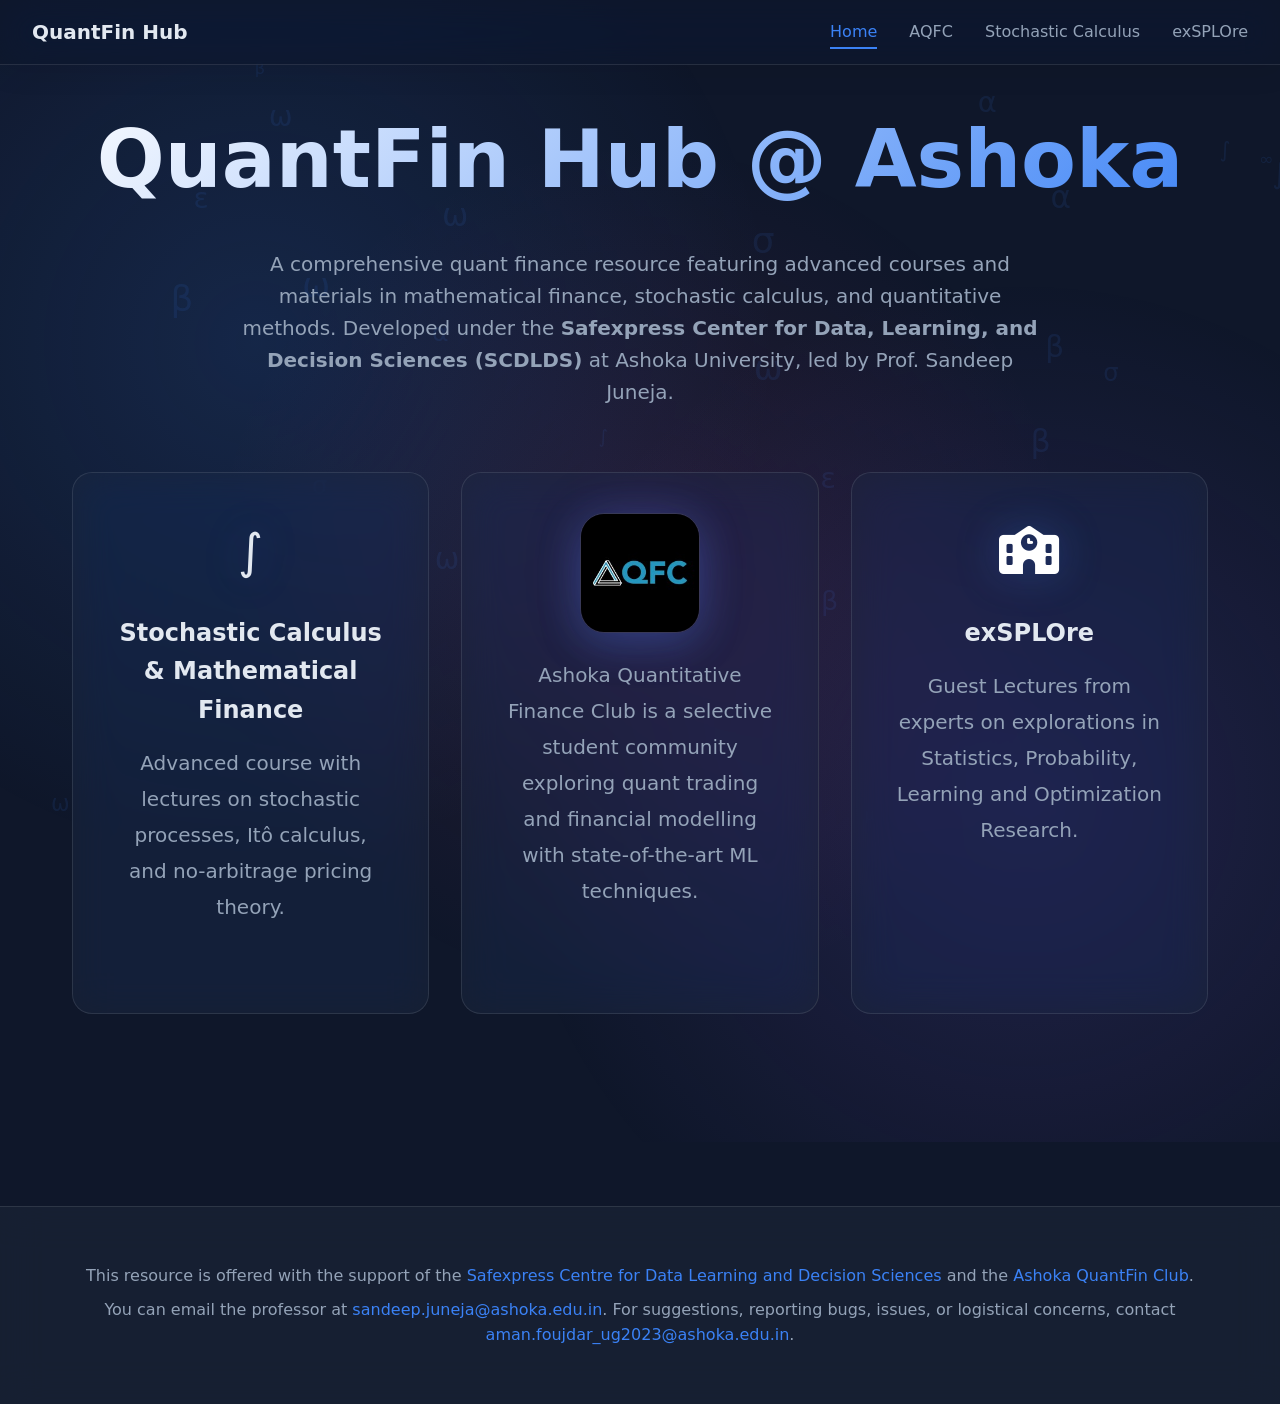
==== commit 779e6908: "Update index.html" ====
--- a/index.html
+++ b/index.html
@@ -1,394 +1,65 @@
-<!DOCTYPE html>
-<html lang="en">
-<head>
-    <meta charset="UTF-8">
-    <meta name="viewport" content="width=device-width, initial-scale=1.0">
-    <title>QuantFin Hub</title>
-    <link rel="icon" type="image/jpeg" href="images/scdlds_ashoka_logo.jpeg">
-    <link rel="stylesheet" href="css/style.css">
-    <link rel="stylesheet" href="https://cdnjs.cloudflare.com/ajax/libs/font-awesome/6.5.1/css/all.min.css"
-    integrity="sha512-DTOQO9RWCH3ppGqcWaEA1BIZOC6xxalwEsw9c2QQeAIftl+Vegovlnee1c9QX4TctnWMn13TZye+giMm8e2LwA=="
-    crossorigin="anonymous"
-    referrerpolicy="no-referrer"
-    />
-
-</head>
-<body>
-    <nav>
-        <div class="nav-content">
-            <div class="logo" onclick="showPage('home')">QuantFin Hub</div>
-            <ul class="nav-links">
-                <li><a onclick="showPage('home')">Home</a></li>
-                <li><a onclick="showPage('aqfc')">AQFC</a></li>
-                <li><a onclick="showPage('stochastic')">Stochastic Calculus</a></li>
-                <li><a onclick="showPage('explore')">exSPLOre</a></li>
-            </ul>
-        </div>
-    </nav>
-
-    <!-- HOME PAGE -->
-    <div id="home" class="page active">
-        <div class="hero">
-            <div class="hero-content">
-                <h1>QuantFin Hub @ Ashoka</h1>
-                <p>
-                A comprehensive quant finance resource featuring advanced courses and materials in mathematical finance, stochastic calculus, and quantitative methods. Developed under the <b>Safexpress Center for Data, Learning, and Decision Sciences (SCDLDS)</b> at Ashoka University, led by Prof. Sandeep Juneja.
-                </p>
-
-
-                
-                <div class="card-grid">
-                    <div class="card" onclick="showPage('aqfc')">
-                        <span class="card-icon"><i class="fa-solid fa-chart-line" style="color: #ffffff;"></i></span>
-                        <h3>Ashoka QuantFin Club</h3>
-                        <p>A selective student community exploring quant trading and financial modelling with state-of-the-art ML techniques at SCDLDS.</p>
-
-                    </div>
-                    
-                    <div class="card" onclick="showPage('stochastic')">
-                        <span class="card-icon">∫</span>
-                        <h3>Stochastic Calculus & Mathematical Finance</h3>
-                        <p>Advanced course with lectures on stochastic processes, Itô calculus, and no-arbitrage pricing theory.</p>
-                    </div>
-                    
-                    <div class="card" onclick="showPage('explore')">
-                        <span class="card-icon"><i class="fa-solid fa-school" style="color: #ffffff;"></i></span>
-                        <h3>exSPLOre</h3>
-                        <p>Guest Lectures from experts on explorations in Statistics, Probability, Learning and Optimization Research.</p>
-                    </div>
-                </div>
-            </div>
-        </div>
-    </div>
-
-    <!-- AQFC PAGE -->
-    <div id="aqfc" class="page">
-        <div class="content-page">
-
-            <!-- PAGE HEADER WITH LOGO -->
-            <div class="page-header aqfc-header">
-                <img src="images/aqfc_logo.png" alt="AQFC Logo" class="aqfc-logo">
-                <h1>Ashoka QuantFin Club</h1>
-                <p>
-                    We explore quant trading and financial modelling using state-of-the-art ML techniques at
-                    <b>SCDLDS, Ashoka University</b>. Our aim is to equip students with the skills and opportunities
-                    needed to break into quantitative finance &mdash; a selective community focused on developing
-                    genuine expertise in quantitative methods, algorithmic trading, and financial modeling.
-                </p>
-            </div>
-
-            <!-- SUB-NAVIGATION TABS -->
-            <div class="sub-nav">
-                <button class="sub-nav-btn active" onclick="showSubPage('aqfc-about', this)">
-                    <i class="fa-solid fa-circle-info"></i> About
-                </button>
-                <button class="sub-nav-btn" onclick="showSubPage('aqfc-deepdives', this)">
-                    <i class="fa-solid fa-water"></i> Deep Dives
-                </button>
-                <button class="sub-nav-btn" onclick="showSubPage('aqfc-team', this)">
-                    <i class="fa-solid fa-users"></i> Team
-                </button>
-            </div>
-
-            <!-- SUB-PAGE: ABOUT -->
-            <div id="aqfc-about" class="sub-page active">
-                <div class="two-col">
-                    <div class="section">
-                        <h2><i class="fa-solid fa-bullseye" style="color: #ffffff;"></i>What We Do</h2>
-                        <ul>
-                            <li>Explore quantitative trading strategies, backtesting, and execution</li>
-                            <li>Build financial models powered by state-of-the-art ML techniques</li>
-                            <li>Run reading groups on seminal papers in quant finance and ML</li>
-                            <li>Host workshops on programming, statistics, and market microstructure</li>
-                            <li>Organize interactions with practitioners from leading quant firms</li>
-                        </ul>
-                    </div>
-
-                    <div class="section">
-                        <h2><i class="fa-solid fa-compass" style="color: #ffffff;"></i>Our Mission</h2>
-                        <ul>
-                            <li>Equip students with the tools to break into quantitative finance</li>
-                            <li>Cultivate a selective community of serious quant enthusiasts</li>
-                            <li>Bridge rigorous academic theory with real industry practice</li>
-                            <li>Develop genuine expertise in algorithmic trading and modeling</li>
-                            <li>Create pathways to research, internships, and careers in the field</li>
-                        </ul>
-                    </div>
-                </div>
-
-                <div class="section">
-                    <h2><i class="fa-solid fa-flask" style="color: #ffffff;"></i>Focus Areas</h2>
-                    <ul>
-                        <li>Statistical arbitrage, market-making, and execution algorithms</li>
-                        <li>Derivatives pricing and stochastic volatility modeling</li>
-                        <li>Machine learning for financial time series and alpha research</li>
-                        <li>Portfolio optimization and risk management</li>
-                        <li>Reinforcement learning in trading and market dynamics</li>
-                    </ul>
-                </div>
-
-                <div class="info-box">
-                    <p><strong>Home:</strong> Safexpress Centre for Data, Learning and Decision Sciences (SCDLDS), Ashoka University</p>
-                    <p><strong>Open to:</strong> Ashoka students with strong quantitative backgrounds and genuine interest in the field</p>
-                    <p><strong>Get involved:</strong> Reach out via the contacts in the footer to learn about membership and ongoing projects</p>
-                </div>
-            </div>
-
-            <!-- SUB-PAGE: DEEP DIVES (Blog + Podcast) -->
-            <div id="aqfc-deepdives" class="sub-page">
-                <div class="deepdives-intro">
-                    <h2 class="deepdives-title">Deep Dives</h2>
-                    <p class="deepdives-subtitle">
-                        Long-form explainers that make genuinely complex quant finance topics feel obvious &mdash;
-                        and long-form conversations with the people actually doing the work.
-                    </p>
-                </div>
-
-                <!-- WRITTEN (Blog) -->
-                <div class="section">
-                    <h2><i class="fa-solid fa-pen-nib" style="color: #ffffff;"></i>Written</h2>
-                    <p class="section-sub">
-                        Ambitious, accessible writeups on complex ideas in quantitative finance &mdash;
-                        in the spirit of Wait But Why. No equations-for-equations' sake, no hand-waving.
-                    </p>
-                    <ul>
-                        <li>
-                            <a>
-                                <strong>Coming Soon &mdash;</strong> What Even Is a Martingale? (And Why Gamblers Care)
-                                <br><span class="entry-meta">Launching our first piece shortly</span>
-                            </a>
-                        </li>
-                        <li>
-                            <a>
-                                <strong>Coming Soon &mdash;</strong> Black-Scholes, Visually: The Single Equation That Broke Wall Street
-                                <br><span class="entry-meta">In the works</span>
-                            </a>
-                        </li>
-                        <li>
-                            <a>
-                                <strong>Coming Soon &mdash;</strong> From Linear Regression to Alpha: A Very Long Explainer
-                                <br><span class="entry-meta">In the works</span>
-                            </a>
-                        </li>
-                    </ul>
-                </div>
-
-                <!-- CONVERSATIONS (Podcast) -->
-                <div class="section">
-                    <h2><i class="fa-solid fa-microphone-lines" style="color: #ffffff;"></i>Conversations</h2>
-                    <p class="section-sub">
-                        Short podcast episodes with quant finance industry folks &mdash;
-                        traders, researchers, engineers, and founders on what the work actually looks like.
-                    </p>
-                    <ul>
-                        <li>
-                            <a>
-                                <strong>Ep. 01 &mdash; Coming Soon:</strong> Life on a Systematic Trading Desk
-                                <br><span class="entry-meta">Recording in progress</span>
-                            </a>
-                        </li>
-                        <li>
-                            <a>
-                                <strong>Ep. 02 &mdash; Coming Soon:</strong> ML Research at a Hedge Fund
-                                <br><span class="entry-meta">Scheduled</span>
-                            </a>
-                        </li>
-                        <li>
-                            <a>
-                                <strong>Ep. 03 &mdash; Coming Soon:</strong> Breaking Into Quant &mdash; What Actually Matters
-                                <br><span class="entry-meta">Scheduled</span>
-                            </a>
-                        </li>
-                    </ul>
-                </div>
-
-                <div class="info-box">
-                    <p><strong>Want to write a piece or guest on the podcast?</strong></p>
-                    <p>Reach out via the contact links in the footer &mdash; we welcome pitches from students and practitioners alike.</p>
-                </div>
-            </div>
-
-            <!-- SUB-PAGE: TEAM -->
-            <div id="aqfc-team" class="sub-page">
-                <div class="section team-intro">
-                    <h2><i class="fa-solid fa-users" style="color: #ffffff;"></i>The Team</h2>
-                    <p class="section-sub" style="margin-bottom: 0;">
-                        A small, selective group of Ashoka students and faculty driving research, writing, and community at AQFC.
-                    </p>
-                </div>
-
-                <div class="instructor-card">
-                    <img src="images/sandeep_juneja.jpg" alt="Prof. Sandeep Juneja" class="instructor-img">
-                    <h3><a href="https://www.linkedin.com/in/sandeep-juneja-937b44b/" target="_blank" rel="noopener noreferrer" class="plain-link">Prof. Sandeep Juneja &mdash; Faculty Advisor</a></h3>
-                    <ul>
-                        <li>Professor of Computer Science at Ashoka University. Director, Safexpress Centre for Data, Learning and Decision Sciences</li>
-                        <li>Former Professor at TIFR and IIT Delhi. Former Head of Quantitative Ops (Bank of America, India)</li>
-                        <li>Research in Applied Probability, Financial Mathematics, Learning Theory</li>
-                    </ul>
-                </div>
-
-                <br>
-
-                <div class="instructor-card">
-                    <img src="images/aman_foujdar.JPG" alt="Aman Foujdar" class="instructor-img">
-                    <h3><a href="https://www.linkedin.com/in/amanfoujdar/" target="_blank" rel="noopener noreferrer" class="plain-link">Aman Foujdar &mdash; President</a></h3>
-                    <ul>
-                        <li>Research Assistant under Prof. Juneja at SCDLDS</li>
-                        <li>Interested in Machine Learning, Deep RL, GenAI, and Financial Markets</li>
-                        <li>Mathematics & Computer Science at Ashoka University</li>
-                    </ul>
-                </div>
-
-                <br>
-
-                <div class="section team-outro">
-                    <h2><i class="fa-solid fa-user-plus" style="color: #ffffff;"></i>More Members Coming Soon</h2>
-                    <p class="section-sub" style="margin-bottom: 0;">
-                        We're growing &mdash; the full roster of officers, research leads, and writers will be announced here soon.
-                    </p>
-                </div>
-            </div>
-
-        </div>
-    </div>
-
-
-    <!-- STOCHASTIC CALCULUS PAGE -->
-    <div id="stochastic" class="page">
-        <div class="content-page">
-            <div class="page-header">
-                <h1>Stochastic Calculus & Mathematical Finance</h1>
-                <p>This is a course for advanced undergraduate and graduate students with an aptitude and interest in quantitative methods. The students will be exposed to no-arbitrage-based deep and beautiful ideas underlying mathematical finance. For this they will get an adequate exposure to stochastic calculus. Stochastic calculus is also relevant for the increasingly mainstream diffusion-based generative AI.</p>
-            </div>
-
-            <div class="info-box">
-                <p><strong>Course Period:</strong> Monsoon 2025. <b></b></p>
-                <p><strong>Schedule:</strong> Tuesday & Thursday, 10:10 – 11:40 AM</p>
-                <p><strong>Mode:</strong> Hybrid (In-person + Online)</p>
-                <p><strong>Duration:</strong> 40 hours of rigorous lectures + student-led projects</p>
-                <!-- <p style="margin-top: 1rem;"><a href="https://forms.gle/FX9wtyXqjov8NrgT9" class="cta-button">Register Now</a></p> -->
-            </div>
-
-            <div class="two-col">
-                <div class="section">
-                    <h2><i class="fa-solid fa-book" style="color: #ffffff;"></i>Course Content</h2>
-                    <ul>
-                        <li>Review of Measure-Theoretic Probability</li>
-                        <li>Martingales & Brownian Motion</li>
-                        <li>Stochastic Calculus & Stochastic Integration</li>
-                        <li>Itô's Formula & Girsanov's Theorem</li>
-                        <li>Stochastic Differential Equations & PDE Connections</li>
-                        <li>Discrete & Continuous-Time Pricing Theory</li>
-                        <li>Stochastic Volatility Models & Interest Rate Models</li>
-                        <li>PDEs in Finance</li>
-                    </ul>
-                </div>
-
-                <div class="section">
-                    <h2><i class="fa-solid fa-graduation-cap" style="color: #ffffff;"></i>Eligibility</h2>
-                    <ul>
-                        <li>Advanced undergraduates & master's-level students</li>
-                        <li>Strong background in Probability, Linear Algebra, and Analysis</li>
-                        <li>Aptitude & interest in quantitative methods</li>
-                    </ul>
-                </div>
-            </div>
-
-            <div class="section">
-                <h2><i class="fa-brands fa-youtube" style="color: #ffffff;"></i>Lectures</h2>
-                <ul>
-                    <li><a href="https://www.youtube.com/watch?v=v68Fx5lsqAs" target="_blank">Lecture 1: Introduction to Derivatives (August 26, 2025)</a></li>
-                    <li><a href="https://www.youtube.com/live/Zme5scN6kF4?feature=shared" target="_blank">Lecture 2: Basic Probability & Discrete Finance (August 28, 2025)</a></li>
-                    <li><a href="https://www.youtube.com/live/LUKuUPhQwW4?feature=shared" target="_blank">Lecture 3: Risk Neutral Measure & Complete Markets (September 2, 2025)</a></li>
-                    <li><a href="https://www.youtube.com/watch?v=KC-HZLO7ikM" target="_blank">Lecture 4: Measure Theory Overview: Sigma Algebras (September 4, 2025)</a></li>
-                    <li><a href="https://www.youtube.com/watch?v=FKkJKFXd7sY" target="_blank">Lecture 5: Lebesgue Integral and Convergence (September 9, 2025)</a></li>
-                    <li><a href="https://www.youtube.com/watch?v=d13G20q3eDM" target="_blank">Lecture 6: Borel-Cantelli Lemma and Relationship Between Convergence Types (September 11, 2025)</a></li>
-                    <li><a href="https://www.youtube.com/watch?v=jnVLLNjT-Fg" target="_blank">Lecture 7: Law of Large Numbers and Central Limit Theorem (September 16, 2025)</a></li>
-                    <li><a href="https://www.youtube.com/watch?v=0bimM7MihXo" target="_blank">Lecture 8: Independance and Conditional Expectations (September 18, 2025)</a></li>
-                    <li><a href="https://www.youtube.com/watch?v=STHBlgmWX5E" target="_blank">Lecture 9: Conditional MCT, DCT and the Tower Property (September 23, 2025)</a></li>
-                    <li><a href="https://www.youtube.com/watch?v=dh6hE3F02BI" target="_blank">Lecture 10: Properties of Martingale and Stopping Time (September 25, 2025)</a></li>
-                    <li><a href="https://www.youtube.com/watch?v=rpoEXbgvRhE" target="_blank">Lecture 11: Martingales, Submartingales and Brownian Motion (September 30, 2025)</a></li>
-                    <li><a href="https://www.youtube.com/watch?v=011R524Gu9o" target="_blank">Lecture 12: Brownian Motion Continued and Reflection Principle (October 14, 2025)</a></li>
-                    <li><a href="https://www.youtube.com/watch?v=c_SiF1jXSaQ" target="_blank">Lecture 13: Brownian Motion as Gaussian Process & Ito's Integral (October 16, 2025)</a></li>
-                    <li><a href="https://www.youtube.com/watch?v=O7aSRJ4vqz4" target="_blank">Lecture 14: Ito's Integral Continued (October 23, 2025)</a></li>
-                    <li><a href="https://www.youtube.com/watch?v=xHjlcf_mZ5c" target="_blank">Lecture 15: General Ito's Formula (October 28, 2025)</a></li>
-                    <li><a href="https://www.youtube.com/watch?v=tvOeIWYWZKo" target="_blank">Lecture 16: Ornstein-Uhlenbeck (OU) Process and the Black-Scholes Model (October 30, 2025)</a></li>
-                    <li><a href="https://www.youtube.com/watch?v=S2kgnChPlFY" target="_blank">Lecture 17: Black-Scholes PDE and Girsanov's Theorem (November 4, 2025)</a></li>
-                    <li><a href="https://www.youtube.com/watch?v=dmtF9g4snOk" target="_blank">Lecture 18: Levy's Theorem, Girsanov's Theorem and Ito's Multivariate Calculus (November 6, 2025)</a></li>
-                    <li><a href="https://www.youtube.com/watch?v=OYz6Oa1CwrM" target="_blank">Guest Lecture 19: Financial Modelling via compound Poisson Processes (November 11, 2025)</a></li>
-                    <li><a href="https://www.youtube.com/watch?v=yWVjQWvdZVk" target="_blank">Guest Lecture 20: Introduction to Jump Processes (November 13, 2025)</a></li>
-                    <li><a href="https://www.youtube.com/watch?v=sRrq8KH5fiw" target="_blank">Lecture 21: Martingale Representation Theorem and Black-Scholes Price Derivation (November 18, 2025)</a></li>
-                    <li><a href="https://www.youtube.com/watch?v=oFi1lRxfQeI" target="_blank">Lecture 22: Multi-dimensional Market Model (November 20, 2025)</a></li>
-                    <li><a href="https://www.youtube.com/watch?v=PL2nFrmFZws" target="_blank">Lecture 23: Introduction to Interest Rate Models (November 25, 2025)</a></li>
-                    <li><a href="https://www.youtube.com/watch?v=gsjkLN7F9o4" target="_blank">Lecture 24: Interest Rate Models Continued (November 27, 2025)</a></li>
-                    <li><a href="https://www.youtube.com/watch?v=kh6OgpqTtlE" target="_blank">Lecture 25: Derivatives Pricing (December 4, 2025)</a></li>
-                </ul>
-            </div>
-
-            <div class="section">
-                <h2><i class="fa-brands fa-leanpub" style="color: #ffffff;"></i>Lecture Notes</h2>
-                <ul>
-                    <li><a href="notes/poster.jpeg" target="_blank">Course Poster</a></li>
-                    <li><a href="notes/Lecture 1.pdf" target="_blank">Lecture 1 & Lecture 2</a></li>
-                    <li><a href="notes/Lecture 3.pdf" target="_blank">Lecture 3</a></li>
-                    <li><a href="notes/lecture 4-5.pdf" target="_blank">Lecture 4 & Lecture 5</a></li>
-                    <li><a href="notes/lecture6.pdf" target="_blank">Lecture 6, Lecture 7 and Lecture 8</a></li>
-                    <li><a href="notes/lecture8.pdf" target="_blank">Lecture 9 & Lecture 10</a></li>
-                    <li><a href="notes/brownian_motion.pdf" target="_blank">Lecture 11, Lecture 12 & Lecture 13</a></li>
-                    <li><a href="notes/ito integral.pdf" target="_blank">Lecture 14 & Lecture 15</a></li>
-                    <li><a href="notes/Back to finance.pdf" target="_blank">Lecture 16, Lecture 17, Lecture 18, Lecture 21 & Lecture 22</a></li>
-                    <li><a href="notes/interest_rate_model (3).pdf" target="_blank">Lecture 23 & Lecture 24</a></li>
-                    <li><a href="notes/interest_rate_derivatives_partially covered.pdf" target="_blank">Lecture 25</a></li>
-                </ul>
-            </div>
-
-            <div class="instructor-card">
-                <img src="images/sandeep_juneja.jpg" alt="Prof. Sandeep Juneja" class="instructor-img">
-                <h3><a href="https://www.linkedin.com/in/sandeep-juneja-937b44b/" target="_blank" rel="noopener noreferrer" class="plain-link">Prof. Sandeep Juneja</a></h3>
-                <ul>
-                    <li>Professor of Computer Science at Ashoka University. Director, Safexpress Centre for Data, Learning and Decision Sciences</li>
-                    <li>Former Professor at TIFR and IIT Delhi. Former Head of Quantitative Ops (Bank of America, India)</li>
-                    <li>Taught at JP Morgan, Bank of America, Morgan Stanley, Nomura. Consulted with Research Wing of Reserve Bank of India</li>
-                    <li>Research in Applied Probability, Financial Mathematics, Learning Theory</li>
-                </ul>
-            </div>
-
-            <br>
-
-            <div class="instructor-card">
-                <img src="images/aman_foujdar.JPG" alt="Aman Foujdar" class="instructor-img">
-                <h3><a href="https://www.linkedin.com/in/amanfoujdar/" target="_blank" rel="noopener noreferrer" class="plain-link">Aman Foujdar</a></h3>
-                <ul>
-                    <li>Research Assistant under Prof. Juneja at SCDLDS</li>
-                    <li>Interested in Machine Learning, Deep RL, GenAI, Financial Markets</li>
-                    <li>Mathematics & Computer Science at Ashoka University. President of the Ashoka QuantFin Club (AQFC).</li>
-                </ul>
-            </div>
-        </div>
-    </div>
-
-    <!-- EXPLORE 26 PAGE -->
-    <div id="explore" class="page">
-        <div class="content-page">
-            <div class="page-header">
-                <h1>exSPLOre</h1>
-                <p>
-                Explorations in Statistics, Probability, Learning, and Optimization (exSPLOre) is our flagship event featuring lectures from leading experts in the area.
-                This page presents a curated selection of <b>exSPLOre guest lectures focused on quantitative finance and optimization.</b> 
-                Additional lectures are available on the our <a href="https://www.youtube.com/@scdlds_ashoka/" class="plain-link">YouTube</a>.
-                </p>
-            </div>
-
-            <div class="section">
-                <h2>Coming soon...</h2>
-            </div>
-        </div>
-    </div> 
-    <footer>
-        <p>This resource is offered with the support of the <a href="https://www.ashoka.edu.in/page/centre-for-data-learning-and-decision-sciences-cdlds/">Safexpress Centre for Data Learning and Decision Sciences</a> and the Ashoka QuantFin Club.</p>
-        <p> You can email the professor at <a href="mailto:sandeep.juneja@ashoka.edu.in">sandeep.juneja@ashoka.edu.in</a>. For suggestions, reporting bugs, issues, or logistical concerns, contact <a href="mailto:aman.foujdar_ug2023@ashoka.edu.in">aman.foujdar_ug2023@ashoka.edu.in</a>.</p>
-    </footer>
-
-    <script src="script.js"></script>
-</body>
-</html>
+<!DOCTYPE html>
+<html lang="en">
+<head>
+    <meta charset="UTF-8">
+    <meta name="viewport" content="width=device-width, initial-scale=1.0">
+    <title>QuantFin Hub</title>
+    <link rel="icon" type="image/jpeg" href="images/aqfc_logo.jpeg">
+    <link rel="stylesheet" href="css/style.css">
+    <link rel="stylesheet" href="https://cdnjs.cloudflare.com/ajax/libs/font-awesome/6.5.1/css/all.min.css"
+        integrity="sha512-DTOQO9RWCH3ppGqcWaEA1BIZOC6xxalwEsw9c2QQeAIftl+Vegovlnee1c9QX4TctnWMn13TZye+giMm8e2LwA=="
+        crossorigin="anonymous" referrerpolicy="no-referrer"/>
+</head>
+<body>
+    <nav>
+        <div class="nav-content">
+            <a class="logo" href="index.html">QuantFin Hub</a>
+            <ul class="nav-links">
+                <li><a href="index.html">Home</a></li>
+                <li><a href="aqfc.html">AQFC</a></li>
+                <li><a href="stochastic.html">Stochastic Calculus</a></li>
+                <li><a href="explore.html">exSPLOre</a></li>
+            </ul>
+        </div>
+    </nav>
+
+    <div class="hero">
+        <div class="hero-content">
+            <h1>QuantFin Hub @ Ashoka</h1>
+            <p>
+                A comprehensive quant finance resource featuring advanced courses and materials in mathematical finance,
+                stochastic calculus, and quantitative methods. Developed under the
+                <b>Safexpress Center for Data, Learning, and Decision Sciences (SCDLDS)</b> at Ashoka University,
+                led by Prof. Sandeep Juneja.
+            </p>
+
+            <div class="card-grid">
+
+                <a class="card" href="stochastic.html">
+                    <span class="card-icon">∫</span>
+                    <h3>Stochastic Calculus & Mathematical Finance</h3>
+                    <p>Advanced course with lectures on stochastic processes, Itô calculus, and no-arbitrage pricing theory.</p>
+                </a>
+
+                <a class="card" href="aqfc.html">
+                    <img src="images/aqfc_logo.png" alt="AQFC Logo" class="aqfc-logo">
+                    <p>Ashoka Quantitative Finance Club is a selective student community exploring quant trading and financial modelling with state-of-the-art ML techniques.</p>
+                </a>
+
+                <a class="card" href="explore.html">
+                    <span class="card-icon"><i class="fa-solid fa-school" style="color:#ffffff;"></i></span>
+                    <h3>exSPLOre</h3>
+                    <p>Guest Lectures from experts on explorations in Statistics, Probability, Learning and Optimization Research.</p>
+                </a>
+            </div>
+        </div>
+    </div>
+
+    <footer>
+        <p>This resource is offered with the support of the <a href="https://www.ashoka.edu.in/page/centre-for-data-learning-and-decision-sciences-cdlds/">Safexpress Centre for Data Learning and Decision Sciences</a> and the <a href="aqfc.html">Ashoka QuantFin Club</a>.</p>
+        <p>You can email the professor at <a href="mailto:sandeep.juneja@ashoka.edu.in">sandeep.juneja@ashoka.edu.in</a>. For suggestions, reporting bugs, issues, or logistical concerns, contact <a href="mailto:aman.foujdar_ug2023@ashoka.edu.in">aman.foujdar_ug2023@ashoka.edu.in</a>.</p>
+    </footer>
+
+    <script src="js/nav.js"></script>
+</body>
+</html>
--- a/css/style.css
+++ b/css/style.css
@@ -1,646 +1,797 @@
-* {
-    margin: 0;
-    padding: 0;
-    box-sizing: border-box;
-}
-
-:root {
-    --primary: #0f172a;
-    --secondary: #1e293b;
-    --accent: #3b82f6;
-    --accent-hover: #2563eb;
-    --text: #e2e8f0;
-    --text-dim: #94a3b8;
-    --card-bg: rgba(30, 41, 59, 0.6);
-    --border: #334155;
-}
-
-body {
-    font-family: -apple-system, BlinkMacSystemFont, 'Segoe UI', system-ui, sans-serif;
-    background: var(--primary);
-    color: var(--text);
-    line-height: 1.6;
-    overflow-x: hidden;
-    position: relative;
-}
-
-/* Animated Background */
-.particle-background {
-    position: fixed;
-    top: 0;
-    left: 0;
-    width: 100%;
-    height: 100%;
-    z-index: 0;
-    pointer-events: none;
-    overflow: hidden;
-}
-
-.particle {
-    position: absolute;
-    font-size: 20px;
-    opacity: 0.1;
-    animation: float 20s infinite;
-    color: var(--accent);
-}
-
-@keyframes float {
-    0%, 100% {
-        transform: translateY(0) rotate(0deg);
-        opacity: 0.05;
-    }
-    50% {
-        transform: translateY(-100px) rotate(180deg);
-        opacity: 0.15;
-    }
-}
-
-.page {
-    display: none;
-    animation: fadeIn 0.4s ease;
-    position: relative;
-    z-index: 1;
-}
-
-.page.active {
-    display: block;
-}
-
-@keyframes fadeIn {
-    from { 
-        opacity: 0; 
-        transform: translateY(10px); 
-    }
-    to { 
-        opacity: 1; 
-        transform: translateY(0); 
-    }
-}
-
-/* Navigation - Glassmorphism */
-nav {
-    position: fixed;
-    top: 0;
-    left: 0;
-    right: 0;
-    background: rgba(15, 23, 42, 0.7);
-    backdrop-filter: blur(20px) saturate(180%);
-    -webkit-backdrop-filter: blur(20px) saturate(180%);
-    border-bottom: 1px solid rgba(255, 255, 255, 0.1);
-    z-index: 1000;
-    padding: 1rem 2rem;
-    box-shadow: 0 4px 30px rgba(0, 0, 0, 0.1);
-}
-
-.nav-content {
-    max-width: 1400px;
-    margin: 0 auto;
-    display: flex;
-    justify-content: space-between;
-    align-items: center;
-}
-
-.logo {
-    font-size: 1.25rem;
-    font-weight: 700;
-    color: var(--text);
-    cursor: pointer;
-    transition: all 0.3s;
-    position: relative;
-}
-
-.logo::after {
-    content: '';
-    position: absolute;
-    bottom: -4px;
-    left: 0;
-    width: 0;
-    height: 2px;
-    background: linear-gradient(90deg, var(--accent), #8b5cf6);
-    transition: width 0.3s;
-}
-
-.logo:hover::after {
-    width: 100%;
-}
-
-.logo:hover {
-    color: var(--accent);
-    transform: translateY(-2px);
-}
-
-.nav-links {
-    display: flex;
-    gap: 2rem;
-    list-style: none;
-}
-
-.nav-links a {
-    color: var(--text-dim);
-    text-decoration: none;
-    font-weight: 500;
-    transition: all 0.3s;
-    cursor: pointer;
-    position: relative;
-    padding: 0.5rem 0;
-}
-
-.nav-links a::after {
-    content: '';
-    position: absolute;
-    bottom: 0;
-    left: 0;
-    width: 0;
-    height: 2px;
-    background: var(--accent);
-    transition: width 0.3s;
-}
-
-.nav-links a:hover::after {
-    width: 100%;
-}
-
-.nav-links a:hover {
-    color: var(--accent);
-}
-
-/* Home Page */
-.hero {
-    min-height: 100vh;
-    display: flex;
-    align-items: center;
-    justify-content: center;
-    padding: 6rem 2rem 4rem;
-    position: relative;
-    overflow: hidden;
-}
-
-.hero::before {
-    content: '';
-    position: absolute;
-    top: 0;
-    left: 0;
-    right: 0;
-    bottom: 0;
-    background: 
-        radial-gradient(circle at 20% 30%, rgba(59, 130, 246, 0.15), transparent 40%),
-        radial-gradient(circle at 80% 70%, rgba(139, 92, 246, 0.15), transparent 40%),
-        radial-gradient(circle at 50% 50%, rgba(236, 72, 153, 0.1), transparent 50%);
-    animation: gradientShift 15s ease infinite;
-    pointer-events: none;
-}
-
-@keyframes gradientShift {
-    0%, 100% {
-        opacity: 1;
-        transform: scale(1);
-    }
-    50% {
-        opacity: 0.8;
-        transform: scale(1.1);
-    }
-}
-
-.hero-content {
-    max-width: 1200px;
-    text-align: center;
-    position: relative;
-    z-index: 1;
-}
-
-.hero h1 {
-    font-size: clamp(2.5rem, 8vw, 5rem);
-    font-weight: 800;
-    margin-bottom: 1.5rem;
-    background: linear-gradient(135deg, #fff 0%, #3b82f6 50%, #8b5cf6 100%);
-    -webkit-background-clip: text;
-    -webkit-text-fill-color: transparent;
-    background-clip: text;
-    animation: shimmer 3s ease-in-out infinite;
-    background-size: 200% 200%;
-}
-
-@keyframes shimmer {
-    0%, 100% {
-        background-position: 0% 50%;
-    }
-    50% {
-        background-position: 100% 50%;
-    }
-}
-
-.hero p {
-    font-size: 1.25rem;
-    color: var(--text-dim);
-    margin-bottom: 3rem;
-    max-width: 800px;
-    margin-left: auto;
-    margin-right: auto;
-    animation: fadeInUp 0.8s ease 0.2s both;
-}
-
-@keyframes fadeInUp {
-    from {
-        opacity: 0;
-        transform: translateY(30px);
-    }
-    to {
-        opacity: 1;
-        transform: translateY(0);
-    }
-}
-
-.card-grid {
-    display: grid;
-    grid-template-columns: repeat(auto-fit, minmax(320px, 1fr));
-    gap: 2rem;
-    max-width: 1200px;
-    margin: 4rem auto;
-    padding: 0 2rem;
-}
-
-/* 3D Tilt Effect Cards with Glassmorphism */
-.card {
-    background: rgba(30, 41, 59, 0.5);
-    backdrop-filter: blur(20px) saturate(180%);
-    -webkit-backdrop-filter: blur(20px) saturate(180%);
-    border-radius: 20px;
-    padding: 2.5rem;
-    border: 1px solid rgba(255, 255, 255, 0.1);
-    transition: all 0.4s cubic-bezier(0.175, 0.885, 0.32, 1.275);
-    cursor: pointer;
-    position: relative;
-    overflow: hidden;
-    transform-style: preserve-3d;
-    perspective: 1000px;
-}
-
-.card::before {
-    content: '';
-    position: absolute;
-    top: 0;
-    left: 0;
-    right: 0;
-    height: 4px;
-    background: linear-gradient(90deg, var(--accent), #8b5cf6, #ec4899);
-    transform: scaleX(0);
-    transition: transform 0.4s;
-    background-size: 200% 100%;
-    animation: gradientMove 3s linear infinite;
-}
-
-@keyframes gradientMove {
-    0% {
-        background-position: 0% 0%;
-    }
-    100% {
-        background-position: 200% 0%;
-    }
-}
-
-.card:hover {
-    transform: translateY(-8px) scale(1.02);
-    border-color: rgba(59, 130, 246, 0.5);
-    box-shadow: 
-        0 20px 60px rgba(59, 130, 246, 0.2),
-        0 0 40px rgba(139, 92, 246, 0.1);
-}
-
-.card:hover::before {
-    transform: scaleX(1);
-}
-
-.card::after {
-    content: '';
-    position: absolute;
-    top: -50%;
-    left: -50%;
-    width: 200%;
-    height: 200%;
-    background: radial-gradient(circle, rgba(59, 130, 246, 0.1), transparent 70%);
-    opacity: 0;
-    transition: opacity 0.4s;
-    pointer-events: none;
-}
-
-.card:hover::after {
-    opacity: 1;
-}
-
-.card-icon {
-    font-size: 3rem;
-    margin-bottom: 1.5rem;
-    display: block;
-    transition: transform 0.4s;
-    filter: drop-shadow(0 0 20px rgba(59, 130, 246, 0.3));
-}
-
-.card:hover .card-icon {
-    transform: scale(1.2) rotate(5deg);
-}
-
-.card h3 {
-    font-size: 1.5rem;
-    margin-bottom: 1rem;
-    color: var(--text);
-    transition: color 0.3s;
-}
-
-.card:hover h3 {
-    color: var(--accent);
-}
-
-.card p {
-    color: var(--text-dim);
-    line-height: 1.8;
-}
-
-/* Content Pages */
-.content-page {
-    max-width: 1200px;
-    margin: 0 auto;
-    padding: 6rem 2rem 4rem;
-}
-
-.page-header {
-    margin-bottom: 4rem;
-    text-align: center;
-    animation: fadeInUp 0.6s ease;
-}
-
-.page-header h1 {
-    font-size: clamp(2rem, 5vw, 3.5rem);
-    margin-bottom: 1rem;
-    background: linear-gradient(135deg, #fff 0%, #3b82f6 50%, #8b5cf6 100%);
-    -webkit-background-clip: text;
-    -webkit-text-fill-color: transparent;
-    background-clip: text;
-    background-size: 200% 200%;
-    animation: shimmer 3s ease-in-out infinite;
-}
-
-.page-header p {
-    font-size: 1.125rem;
-    color: var(--text-dim);
-    max-width: 700px;
-    margin: 0 auto;
-}
-
-.section {
-    background: rgba(30, 41, 59, 0.5);
-    backdrop-filter: blur(20px) saturate(180%);
-    -webkit-backdrop-filter: blur(20px) saturate(180%);
-    border-radius: 20px;
-    padding: 2.5rem;
-    margin-bottom: 2rem;
-    border: 1px solid rgba(255, 255, 255, 0.1);
-    transition: all 0.3s;
-    animation: fadeInUp 0.6s ease;
-}
-
-.section:hover {
-    border-color: rgba(59, 130, 246, 0.3);
-    box-shadow: 0 10px 40px rgba(0, 0, 0, 0.2);
-}
-
-.section h2 {
-    font-size: 1.75rem;
-    margin-bottom: 1.5rem;
-    color: var(--text);
-    display: flex;
-    align-items: center;
-    gap: 0.75rem;
-}
-
-.section ul {
-    list-style: none;
-    display: grid;
-    gap: 1rem;
-}
-
-.section li {
-    padding: 1rem 1.5rem;
-    background: rgba(59, 130, 246, 0.05);
-    border-radius: 12px;
-    border-left: 3px solid var(--accent);
-    transition: all 0.3s;
-    position: relative;
-    overflow: hidden;
-}
-
-
-
-.section li {
-    background: rgba(59, 130, 246, 0.05);
-    border-radius: 12px;
-    border-left: 3px solid var(--accent);
-    transition: all 0.3s;
-    position: relative;
-    overflow: hidden;
-}
-
-.section a {
-    color: var(--text);
-    text-decoration: none;
-    display: block;
-    padding: 1rem 1.5rem;
-    transition: color 0.3s;
-}
-
-.section li:hover::before {
-    width: 100%;
-}
-
-.section li:hover {
-    background: rgba(59, 130, 246, 0.1);
-    transform: translateX(8px);
-    border-left-color: #8b5cf6;
-}
-
-.section a {
-    color: var(--text);
-    text-decoration: none;
-    display: block;
-    transition: color 0.3s;
-}
-
-.section a:hover {
-    color: var(--accent);
-}
-
-.two-col {
-    display: grid;
-    grid-template-columns: repeat(auto-fit, minmax(300px, 1fr));
-    gap: 2rem;
-}
-
-.instructor-card {
-    background: linear-gradient(135deg, rgba(59, 130, 246, 0.15), rgba(139, 92, 246, 0.15));
-    backdrop-filter: blur(20px) saturate(180%);
-    -webkit-backdrop-filter: blur(20px) saturate(180%);
-    border-radius: 20px;
-    padding: 2.5rem;
-    border: 1px solid rgba(255, 255, 255, 0.1);
-    transition: all 0.3s;
-    animation: fadeInUp 0.8s ease;
-}
-
-.instructor-card:hover {
-    transform: translateY(-4px);
-    box-shadow: 0 20px 60px rgba(59, 130, 246, 0.2);
-}
-
-.instructor-img {
-    width: 150px;
-    height: 150px;
-    border-radius: 50%;
-    object-fit: cover;
-    margin: 0 auto 1.5rem;
-    display: block;
-    border: 4px solid var(--accent);
-    box-shadow: 0 10px 30px rgba(59, 130, 246, 0.3);
-    transition: all 0.3s;
-}
-
-.instructor-card:hover .instructor-img {
-    transform: scale(1.05);
-    box-shadow: 0 15px 40px rgba(59, 130, 246, 0.5);
-}
-
-.instructor-card h3 {
-    text-align: center;
-    margin-bottom: 1.5rem;
-    font-size: 1.5rem;
-}
-
-.instructor-card ul {
-    list-style: none;
-}
-
-.instructor-card li {
-    padding: 0.75rem 0;
-    border-bottom: 1px solid rgba(255, 255, 255, 0.1);
-    color: var(--text-dim);
-    transition: all 0.3s;
-}
-
-.instructor-card li:hover {
-    color: var(--text);
-    padding-left: 0.5rem;
-}
-
-.instructor-card li:last-child {
-    border-bottom: none;
-}
-
-.info-box {
-    background: rgba(59, 130, 246, 0.1);
-    backdrop-filter: blur(20px);
-    border-left: 4px solid var(--accent);
-    padding: 1.5rem;
-    border-radius: 12px;
-    margin: 2rem 0;
-    border: 1px solid rgba(59, 130, 246, 0.3);
-    animation: fadeInUp 0.7s ease;
-}
-
-.info-box p {
-    margin: 0.5rem 0;
-    color: var(--text-dim);
-}
-
-.info-box strong {
-    color: var(--text);
-}
-
-.cta-button {
-    display: inline-block;
-    background: linear-gradient(135deg, var(--accent), #8b5cf6);
-    color: white;
-    padding: 1rem 2.5rem;
-    border-radius: 12px;
-    text-decoration: none;
-    font-weight: 600;
-    transition: all 0.3s;
-    border: none;
-    cursor: pointer;
-    font-size: 1rem;
-    box-shadow: 0 4px 20px rgba(59, 130, 246, 0.3);
-    position: relative;
-    overflow: hidden;
-}
-
-.cta-button::before {
-    content: '';
-    position: absolute;
-    top: 0;
-    left: -100%;
-    width: 100%;
-    height: 100%;
-    background: linear-gradient(90deg, transparent, rgba(255, 255, 255, 0.3), transparent);
-    transition: left 0.5s;
-}
-
-.cta-button:hover::before {
-    left: 100%;
-}
-
-.cta-button:hover {
-    background: linear-gradient(135deg, #8b5cf6, var(--accent));
-    transform: translateY(-2px);
-    box-shadow: 0 10px 40px rgba(59, 130, 246, 0.5);
-}
-
-.plain-link {
-    color: inherit;          
-    text-decoration: underline;
-}
-
-footer {
-    background: rgba(30, 41, 59, 0.5);
-    backdrop-filter: blur(20px);
-    border-top: 1px solid rgba(255, 255, 255, 0.1);
-    padding: 3rem 2rem;
-    margin-top: 4rem;
-    text-align: center;
-    position: relative;
-    z-index: 1;
-}
-
-footer p {
-    color: var(--text-dim);
-    margin: 0.5rem 0;
-}
-
-footer a {
-    color: var(--accent);
-    text-decoration: none;
-    transition: all 0.3s;
-}
-
-footer a:hover {
-    color: #8b5cf6;
-    text-decoration: underline;
-}
-
-@media (max-width: 768px) {
-    nav {
-        padding: 1rem;
-    }
-
-    .nav-links {
-        gap: 1rem;
-        flex-wrap: wrap;
-        justify-content: center;
-    }
-
-    .card-grid {
-        grid-template-columns: 1fr;
-    }
-
-    .two-col {
-        grid-template-columns: 1fr;
-    }
-}
-
-
+* {
+    margin: 0;
+    padding: 0;
+    box-sizing: border-box;
+}
+
+:root {
+    --primary: #0f172a;
+    --secondary: #1e293b;
+    --accent: #3b82f6;
+    --accent-hover: #2563eb;
+    --text: #e2e8f0;
+    --text-dim: #94a3b8;
+    --card-bg: rgba(30, 41, 59, 0.6);
+    --border: #334155;
+}
+
+body {
+    font-family: -apple-system, BlinkMacSystemFont, 'Segoe UI', system-ui, sans-serif;
+    background: var(--primary);
+    color: var(--text);
+    line-height: 1.6;
+    overflow-x: hidden;
+    position: relative;
+}
+
+/* Animated Background */
+.particle-background {
+    position: fixed;
+    top: 0;
+    left: 0;
+    width: 100%;
+    height: 100%;
+    z-index: 0;
+    pointer-events: none;
+    overflow: hidden;
+}
+
+.particle {
+    position: absolute;
+    font-size: 20px;
+    opacity: 0.1;
+    animation: float 20s infinite;
+    color: var(--accent);
+}
+
+@keyframes float {
+    0%, 100% {
+        transform: translateY(0) rotate(0deg);
+        opacity: 0.05;
+    }
+    50% {
+        transform: translateY(-100px) rotate(180deg);
+        opacity: 0.15;
+    }
+}
+
+@keyframes fadeIn {
+    from { 
+        opacity: 0; 
+        transform: translateY(10px); 
+    }
+    to { 
+        opacity: 1; 
+        transform: translateY(0); 
+    }
+}
+
+/* Navigation - Glassmorphism */
+nav {
+    position: fixed;
+    top: 0;
+    left: 0;
+    right: 0;
+    background: rgba(15, 23, 42, 0.7);
+    backdrop-filter: blur(20px) saturate(180%);
+    -webkit-backdrop-filter: blur(20px) saturate(180%);
+    border-bottom: 1px solid rgba(255, 255, 255, 0.1);
+    z-index: 1000;
+    padding: 1rem 2rem;
+    box-shadow: 0 4px 30px rgba(0, 0, 0, 0.1);
+}
+
+.nav-content {
+    max-width: 1400px;
+    margin: 0 auto;
+    display: flex;
+    justify-content: space-between;
+    align-items: center;
+}
+
+.logo {
+    font-size: 1.25rem;
+    font-weight: 700;
+    color: var(--text);
+    cursor: pointer;
+    transition: all 0.3s;
+    position: relative;
+    text-decoration: none;
+}
+
+.logo::after {
+    content: '';
+    position: absolute;
+    bottom: -4px;
+    left: 0;
+    width: 0;
+    height: 2px;
+    background: linear-gradient(90deg, var(--accent), #8b5cf6);
+    transition: width 0.3s;
+}
+
+.logo:hover::after {
+    width: 100%;
+}
+
+.logo:hover {
+    color: var(--accent);
+    transform: translateY(-2px);
+}
+
+.nav-links {
+    display: flex;
+    gap: 2rem;
+    list-style: none;
+}
+
+.nav-links a {
+    color: var(--text-dim);
+    text-decoration: none;
+    font-weight: 500;
+    transition: all 0.3s;
+    cursor: pointer;
+    position: relative;
+    padding: 0.5rem 0;
+}
+
+.nav-links a::after {
+    content: '';
+    position: absolute;
+    bottom: 0;
+    left: 0;
+    width: 0;
+    height: 2px;
+    background: var(--accent);
+    transition: width 0.3s;
+}
+
+.nav-links a:hover::after,
+.nav-links a.active::after {
+    width: 100%;
+}
+
+.nav-links a:hover,
+.nav-links a.active {
+    color: var(--accent);
+}
+
+/* Home Page */
+.hero {
+    min-height: 100vh;
+    display: flex;
+    align-items: center;
+    justify-content: center;
+    padding: 6rem 2rem 4rem;
+    position: relative;
+    overflow: hidden;
+}
+
+.hero::before {
+    content: '';
+    position: absolute;
+    top: 0;
+    left: 0;
+    right: 0;
+    bottom: 0;
+    background: 
+        radial-gradient(circle at 20% 30%, rgba(59, 130, 246, 0.15), transparent 40%),
+        radial-gradient(circle at 80% 70%, rgba(139, 92, 246, 0.15), transparent 40%),
+        radial-gradient(circle at 50% 50%, rgba(236, 72, 153, 0.1), transparent 50%);
+    animation: gradientShift 15s ease infinite;
+    pointer-events: none;
+}
+
+@keyframes gradientShift {
+    0%, 100% {
+        opacity: 1;
+        transform: scale(1);
+    }
+    50% {
+        opacity: 0.8;
+        transform: scale(1.1);
+    }
+}
+
+.hero-content {
+    max-width: 1200px;
+    text-align: center;
+    position: relative;
+    z-index: 1;
+}
+
+.hero h1 {
+    font-size: clamp(2.5rem, 8vw, 5rem);
+    font-weight: 800;
+    margin-bottom: 1.5rem;
+    background: linear-gradient(135deg, #fff 0%, #3b82f6 50%, #8b5cf6 100%);
+    -webkit-background-clip: text;
+    -webkit-text-fill-color: transparent;
+    background-clip: text;
+    animation: shimmer 3s ease-in-out infinite;
+    background-size: 200% 200%;
+}
+
+@keyframes shimmer {
+    0%, 100% {
+        background-position: 0% 50%;
+    }
+    50% {
+        background-position: 100% 50%;
+    }
+}
+
+.hero p {
+    font-size: 1.25rem;
+    color: var(--text-dim);
+    margin-bottom: 3rem;
+    max-width: 800px;
+    margin-left: auto;
+    margin-right: auto;
+    animation: fadeInUp 0.8s ease 0.2s both;
+}
+
+@keyframes fadeInUp {
+    from {
+        opacity: 0;
+        transform: translateY(30px);
+    }
+    to {
+        opacity: 1;
+        transform: translateY(0);
+    }
+}
+
+.card-grid {
+    display: grid;
+    grid-template-columns: repeat(auto-fit, minmax(320px, 1fr));
+    gap: 2rem;
+    max-width: 1200px;
+    margin: 4rem auto;
+    padding: 0 2rem;
+}
+
+/* 3D Tilt Effect Cards with Glassmorphism */
+.card {
+    background: rgba(30, 41, 59, 0.5);
+    backdrop-filter: blur(20px) saturate(180%);
+    -webkit-backdrop-filter: blur(20px) saturate(180%);
+    border-radius: 20px;
+    padding: 2.5rem;
+    border: 1px solid rgba(255, 255, 255, 0.1);
+    transition: all 0.4s cubic-bezier(0.175, 0.885, 0.32, 1.275);
+    cursor: pointer;
+    position: relative;
+    overflow: hidden;
+    transform-style: preserve-3d;
+    perspective: 1000px;
+    text-decoration: none;
+    display: block;
+    color: inherit;
+}
+
+.card::before {
+    content: '';
+    position: absolute;
+    top: 0;
+    left: 0;
+    right: 0;
+    height: 4px;
+    background: linear-gradient(90deg, var(--accent), #8b5cf6, #ec4899);
+    transform: scaleX(0);
+    transition: transform 0.4s;
+    background-size: 200% 100%;
+    animation: gradientMove 3s linear infinite;
+}
+
+@keyframes gradientMove {
+    0% {
+        background-position: 0% 0%;
+    }
+    100% {
+        background-position: 200% 0%;
+    }
+}
+
+.card:hover {
+    transform: translateY(-8px) scale(1.02);
+    border-color: rgba(59, 130, 246, 0.5);
+    box-shadow: 
+        0 20px 60px rgba(59, 130, 246, 0.2),
+        0 0 40px rgba(139, 92, 246, 0.1);
+}
+
+.card:hover::before {
+    transform: scaleX(1);
+}
+
+.card::after {
+    content: '';
+    position: absolute;
+    top: -50%;
+    left: -50%;
+    width: 200%;
+    height: 200%;
+    background: radial-gradient(circle, rgba(59, 130, 246, 0.1), transparent 70%);
+    opacity: 0;
+    transition: opacity 0.4s;
+    pointer-events: none;
+}
+
+.card:hover::after {
+    opacity: 1;
+}
+
+.card-icon {
+    font-size: 3rem;
+    margin-bottom: 1.5rem;
+    display: block;
+    transition: transform 0.4s;
+    filter: drop-shadow(0 0 20px rgba(59, 130, 246, 0.3));
+}
+
+.card:hover .card-icon {
+    transform: scale(1.2) rotate(5deg);
+}
+
+.card h3 {
+    font-size: 1.5rem;
+    margin-bottom: 1rem;
+    color: var(--text);
+    transition: color 0.3s;
+}
+
+.card:hover h3 {
+    color: var(--accent);
+}
+
+.card p {
+    color: var(--text-dim);
+    line-height: 1.8;
+}
+
+/* Content Pages */
+.content-page {
+    max-width: 1200px;
+    margin: 0 auto;
+    padding: 6rem 2rem 4rem;
+    position: relative;
+    z-index: 1;
+    animation: fadeIn 0.4s ease;
+}
+
+.page-header {
+    margin-bottom: 4rem;
+    text-align: center;
+    animation: fadeInUp 0.6s ease;
+}
+
+.page-header h1 {
+    font-size: clamp(2rem, 5vw, 3.5rem);
+    margin-bottom: 1rem;
+    background: linear-gradient(135deg, #fff 0%, #3b82f6 50%, #8b5cf6 100%);
+    -webkit-background-clip: text;
+    -webkit-text-fill-color: transparent;
+    background-clip: text;
+    background-size: 200% 200%;
+    animation: shimmer 3s ease-in-out infinite;
+}
+
+.page-header p {
+    font-size: 1.125rem;
+    color: var(--text-dim);
+    max-width: 700px;
+    margin: 0 auto;
+}
+
+/* ============================================ */
+/* AQFC PAGE - Logo header                      */
+/* ============================================ */
+.aqfc-header {
+    margin-bottom: 3rem;
+}
+
+.aqfc-logo {
+    width: 120px;
+    height: 120px;
+    margin: 0 auto 1.5rem;
+    display: block;
+    border-radius: 24px;
+    object-fit: cover;
+    border: 1px solid rgba(255, 255, 255, 0.1);
+    box-shadow:
+        0 10px 40px rgba(59, 130, 246, 0.25),
+        0 0 60px rgba(139, 92, 246, 0.15);
+    transition: all 0.4s cubic-bezier(0.175, 0.885, 0.32, 1.275);
+    animation: fadeInUp 0.6s ease;
+}
+
+.aqfc-logo:hover {
+    transform: translateY(-4px) scale(1.05);
+    box-shadow:
+        0 15px 50px rgba(59, 130, 246, 0.4),
+        0 0 80px rgba(139, 92, 246, 0.3);
+}
+
+/* ============================================ */
+/* SUB-NAVIGATION (for AQFC page tabs)          */
+/* ============================================ */
+.sub-nav {
+    display: flex;
+    justify-content: center;
+    gap: 0.5rem;
+    flex-wrap: wrap;
+    margin: 0 auto 3rem;
+    padding: 0.5rem;
+    background: rgba(30, 41, 59, 0.4);
+    backdrop-filter: blur(20px) saturate(180%);
+    -webkit-backdrop-filter: blur(20px) saturate(180%);
+    border-radius: 16px;
+    border: 1px solid rgba(255, 255, 255, 0.08);
+    max-width: 620px;
+    animation: fadeInUp 0.6s ease;
+}
+
+.sub-nav-btn {
+    flex: 1;
+    min-width: 140px;
+    background: transparent;
+    color: var(--text-dim);
+    border: none;
+    padding: 0.875rem 1.25rem;
+    border-radius: 12px;
+    font-family: inherit;
+    font-size: 0.95rem;
+    font-weight: 600;
+    cursor: pointer;
+    transition: all 0.3s cubic-bezier(0.175, 0.885, 0.32, 1.275);
+    display: flex;
+    align-items: center;
+    justify-content: center;
+    gap: 0.5rem;
+    position: relative;
+    overflow: hidden;
+}
+
+.sub-nav-btn i {
+    font-size: 0.9rem;
+    transition: transform 0.3s;
+}
+
+.sub-nav-btn:hover {
+    color: var(--text);
+    background: rgba(59, 130, 246, 0.1);
+}
+
+.sub-nav-btn:hover i {
+    transform: scale(1.15);
+}
+
+.sub-nav-btn.active {
+    background: linear-gradient(135deg, var(--accent), #8b5cf6);
+    color: white;
+    box-shadow: 0 4px 20px rgba(59, 130, 246, 0.4);
+}
+
+.sub-nav-btn.active i {
+    color: white;
+}
+
+/* Sub-page display */
+.sub-page {
+    display: none;
+    animation: fadeIn 0.4s ease;
+}
+
+.sub-page.active {
+    display: block;
+}
+
+/* ============================================ */
+/* DEEP DIVES styling (blog + podcast section)  */
+/* ============================================ */
+.deepdives-intro {
+    text-align: center;
+    margin-bottom: 3rem;
+    animation: fadeInUp 0.6s ease;
+}
+
+.deepdives-title {
+    font-size: clamp(2rem, 4.5vw, 3rem);
+    font-weight: 800;
+    margin-bottom: 1rem;
+    background: linear-gradient(135deg, #3b82f6, #8b5cf6, #ec4899);
+    -webkit-background-clip: text;
+    -webkit-text-fill-color: transparent;
+    background-clip: text;
+    background-size: 200% 200%;
+    animation: shimmer 3s ease-in-out infinite;
+    letter-spacing: -0.02em;
+}
+
+.deepdives-subtitle {
+    color: var(--text-dim);
+    font-size: 1.1rem;
+    max-width: 720px;
+    margin: 0 auto;
+    line-height: 1.7;
+}
+
+/* Helper subtitle inside sections */
+.section-sub {
+    color: var(--text-dim);
+    margin-bottom: 1.5rem;
+    font-size: 0.98rem;
+    line-height: 1.7;
+}
+
+/* Meta text on blog/podcast entries */
+.entry-meta {
+    color: var(--text-dim);
+    font-size: 0.85rem;
+    font-style: italic;
+}
+
+/* Team tab centering for intro/outro sections */
+.team-intro,
+.team-outro {
+    text-align: center;
+}
+
+.team-intro h2,
+.team-outro h2 {
+    justify-content: center;
+}
+
+.section {
+    background: rgba(30, 41, 59, 0.5);
+    backdrop-filter: blur(20px) saturate(180%);
+    -webkit-backdrop-filter: blur(20px) saturate(180%);
+    border-radius: 20px;
+    padding: 2.5rem;
+    margin-bottom: 2rem;
+    border: 1px solid rgba(255, 255, 255, 0.1);
+    transition: all 0.3s;
+    animation: fadeInUp 0.6s ease;
+}
+
+.section:hover {
+    border-color: rgba(59, 130, 246, 0.3);
+    box-shadow: 0 10px 40px rgba(0, 0, 0, 0.2);
+}
+
+.section h2 {
+    font-size: 1.75rem;
+    margin-bottom: 1.5rem;
+    color: var(--text);
+    display: flex;
+    align-items: center;
+    gap: 0.75rem;
+}
+
+.section ul {
+    list-style: none;
+    display: grid;
+    gap: 1rem;
+}
+
+.section li {
+    padding: 1rem 1.5rem;
+    background: rgba(59, 130, 246, 0.05);
+    border-radius: 12px;
+    border-left: 3px solid var(--accent);
+    transition: all 0.3s;
+    position: relative;
+    overflow: hidden;
+}
+
+.section a {
+    color: var(--text);
+    text-decoration: none;
+    display: block;
+    padding: 1rem 1.5rem;
+    transition: color 0.3s;
+}
+
+.section li:hover::before {
+    width: 100%;
+}
+
+.section li:hover {
+    background: rgba(59, 130, 246, 0.1);
+    transform: translateX(8px);
+    border-left-color: #8b5cf6;
+}
+
+.section a:hover {
+    color: var(--accent);
+}
+
+.two-col {
+    display: grid;
+    grid-template-columns: repeat(auto-fit, minmax(300px, 1fr));
+    gap: 2rem;
+}
+
+.instructor-card {
+    background: linear-gradient(135deg, rgba(59, 130, 246, 0.15), rgba(139, 92, 246, 0.15));
+    backdrop-filter: blur(20px) saturate(180%);
+    -webkit-backdrop-filter: blur(20px) saturate(180%);
+    border-radius: 20px;
+    padding: 2.5rem;
+    border: 1px solid rgba(255, 255, 255, 0.1);
+    transition: all 0.3s;
+    animation: fadeInUp 0.8s ease;
+}
+
+.instructor-card:hover {
+    transform: translateY(-4px);
+    box-shadow: 0 20px 60px rgba(59, 130, 246, 0.2);
+}
+
+.instructor-img {
+    width: 150px;
+    height: 150px;
+    border-radius: 50%;
+    object-fit: cover;
+    margin: 0 auto 1.5rem;
+    display: block;
+    border: 4px solid var(--accent);
+    box-shadow: 0 10px 30px rgba(59, 130, 246, 0.3);
+    transition: all 0.3s;
+}
+
+.instructor-card:hover .instructor-img {
+    transform: scale(1.05);
+    box-shadow: 0 15px 40px rgba(59, 130, 246, 0.5);
+}
+
+.instructor-card h3 {
+    text-align: center;
+    margin-bottom: 1.5rem;
+    font-size: 1.5rem;
+}
+
+.instructor-card ul {
+    list-style: none;
+}
+
+.instructor-card li {
+    padding: 0.75rem 0;
+    border-bottom: 1px solid rgba(255, 255, 255, 0.1);
+    color: var(--text-dim);
+    transition: all 0.3s;
+}
+
+.instructor-card li:hover {
+    color: var(--text);
+    padding-left: 0.5rem;
+}
+
+.instructor-card li:last-child {
+    border-bottom: none;
+}
+
+.info-box {
+    background: rgba(59, 130, 246, 0.1);
+    backdrop-filter: blur(20px);
+    border-left: 4px solid var(--accent);
+    padding: 1.5rem;
+    border-radius: 12px;
+    margin: 2rem 0;
+    border: 1px solid rgba(59, 130, 246, 0.3);
+    animation: fadeInUp 0.7s ease;
+}
+
+.info-box p {
+    margin: 0.5rem 0;
+    color: var(--text-dim);
+}
+
+.info-box strong {
+    color: var(--text);
+}
+
+.cta-button {
+    display: inline-block;
+    background: linear-gradient(135deg, var(--accent), #8b5cf6);
+    color: white;
+    padding: 1rem 2.5rem;
+    border-radius: 12px;
+    text-decoration: none;
+    font-weight: 600;
+    transition: all 0.3s;
+    border: none;
+    cursor: pointer;
+    font-size: 1rem;
+    box-shadow: 0 4px 20px rgba(59, 130, 246, 0.3);
+    position: relative;
+    overflow: hidden;
+}
+
+.cta-button::before {
+    content: '';
+    position: absolute;
+    top: 0;
+    left: -100%;
+    width: 100%;
+    height: 100%;
+    background: linear-gradient(90deg, transparent, rgba(255, 255, 255, 0.3), transparent);
+    transition: left 0.5s;
+}
+
+.cta-button:hover::before {
+    left: 100%;
+}
+
+.cta-button:hover {
+    background: linear-gradient(135deg, #8b5cf6, var(--accent));
+    transform: translateY(-2px);
+    box-shadow: 0 10px 40px rgba(59, 130, 246, 0.5);
+}
+
+.plain-link {
+    color: inherit;          
+    text-decoration: underline;
+}
+
+footer {
+    background: rgba(30, 41, 59, 0.5);
+    backdrop-filter: blur(20px);
+    border-top: 1px solid rgba(255, 255, 255, 0.1);
+    padding: 3rem 2rem;
+    margin-top: 4rem;
+    text-align: center;
+    position: relative;
+    z-index: 1;
+}
+
+footer p {
+    color: var(--text-dim);
+    margin: 0.5rem 0;
+}
+
+footer a {
+    color: var(--accent);
+    text-decoration: none;
+    transition: all 0.3s;
+}
+
+footer a:hover {
+    color: #8b5cf6;
+    text-decoration: underline;
+}
+
+@media (max-width: 768px) {
+    nav {
+        padding: 1rem;
+    }
+
+    .nav-links {
+        gap: 1rem;
+        flex-wrap: wrap;
+        justify-content: center;
+    }
+
+    .card-grid {
+        grid-template-columns: 1fr;
+    }
+
+    .two-col {
+        grid-template-columns: 1fr;
+    }
+
+    .aqfc-logo {
+        width: 96px;
+        height: 96px;
+    }
+
+    .sub-nav {
+        flex-direction: column;
+        gap: 0.5rem;
+    }
+
+    .sub-nav-btn {
+        width: 100%;
+    }
+}
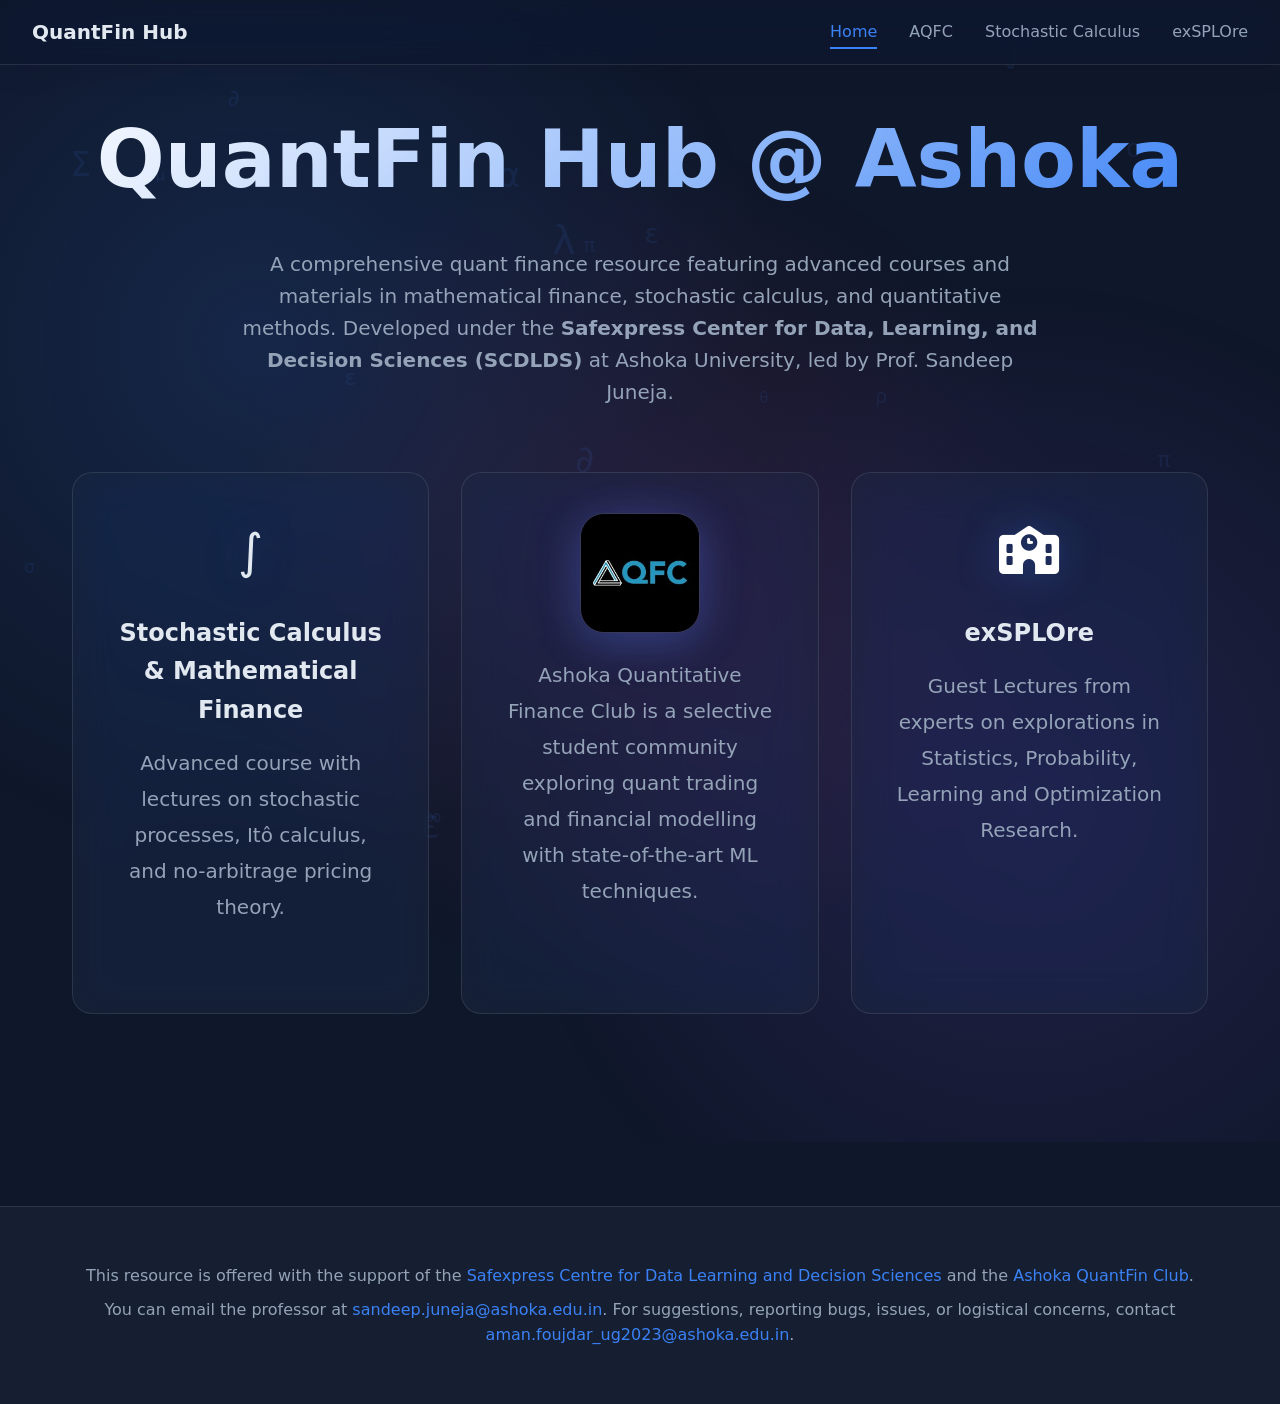
==== commit 7171ed71: "Update index.html" ====
--- a/index.html
+++ b/index.html
@@ -4,7 +4,7 @@
     <meta charset="UTF-8">
     <meta name="viewport" content="width=device-width, initial-scale=1.0">
     <title>QuantFin Hub</title>
-    <link rel="icon" type="image/jpeg" href="images/aqfc_logo.jpeg">
+    <link rel="icon" type="image/jpeg" href="images/aqfc_logo.png">
     <link rel="stylesheet" href="css/style.css">
     <link rel="stylesheet" href="https://cdnjs.cloudflare.com/ajax/libs/font-awesome/6.5.1/css/all.min.css"
         integrity="sha512-DTOQO9RWCH3ppGqcWaEA1BIZOC6xxalwEsw9c2QQeAIftl+Vegovlnee1c9QX4TctnWMn13TZye+giMm8e2LwA=="
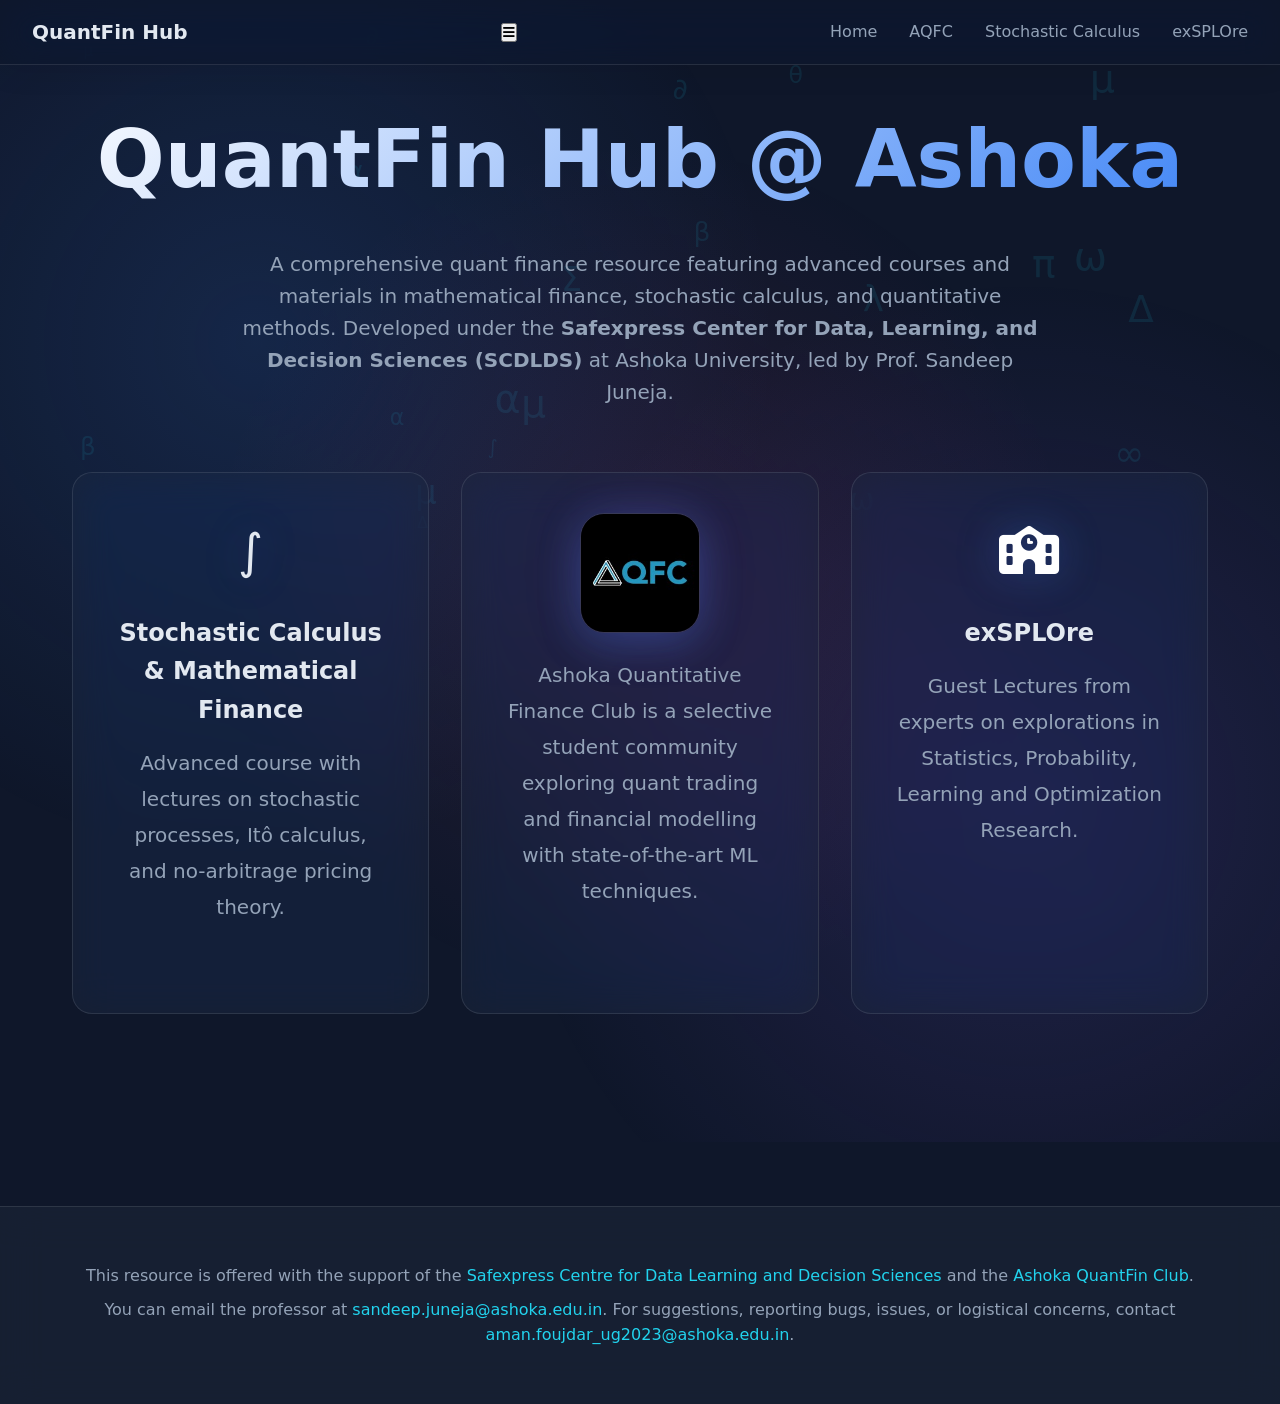
==== commit da3918ed: "Update index.html" ====
--- a/index.html
+++ b/index.html
@@ -14,7 +14,10 @@
     <nav>
         <div class="nav-content">
             <a class="logo" href="index.html">QuantFin Hub</a>
-            <ul class="nav-links">
+            <button class="nav-toggle" aria-label="Toggle navigation" aria-expanded="false" aria-controls="primary-nav">
+                <i class="fa-solid fa-bars"></i>
+            </button>
+            <ul class="nav-links" id="primary-nav">
                 <li><a href="index.html">Home</a></li>
                 <li><a href="aqfc.html">AQFC</a></li>
                 <li><a href="stochastic.html">Stochastic Calculus</a></li>
--- a/css/style.css
+++ b/css/style.css
@@ -7,7 +7,7 @@
 :root {
     --primary: #0f172a;
     --secondary: #1e293b;
-    --accent: #3b82f6;
+    --accent: #22d3ee;  
     --accent-hover: #2563eb;
     --text: #e2e8f0;
     --text-dim: #94a3b8;
@@ -56,13 +56,53 @@
 }
 
 @keyframes fadeIn {
-    from { 
-        opacity: 0; 
-        transform: translateY(10px); 
-    }
-    to { 
-        opacity: 1; 
-        transform: translateY(0); 
+    from {
+        opacity: 0;
+        transform: translateY(10px);
+    }
+    to {
+        opacity: 1;
+        transform: translateY(0);
+    }
+}
+
+@keyframes fadeInUp {
+    from {
+        opacity: 0;
+        transform: translateY(30px);
+    }
+    to {
+        opacity: 1;
+        transform: translateY(0);
+    }
+}
+
+@keyframes shimmer {
+    0%, 100% {
+        background-position: 0% 50%;
+    }
+    50% {
+        background-position: 100% 50%;
+    }
+}
+
+@keyframes gradientShift {
+    0%, 100% {
+        opacity: 1;
+        transform: scale(1);
+    }
+    50% {
+        opacity: 0.8;
+        transform: scale(1.1);
+    }
+}
+
+@keyframes gradientMove {
+    0% {
+        background-position: 0% 0%;
+    }
+    100% {
+        background-position: 200% 0%;
     }
 }
 
@@ -146,17 +186,15 @@
     transition: width 0.3s;
 }
 
-.nav-links a:hover::after,
-.nav-links a.active::after {
+.nav-links a:hover::after {
     width: 100%;
 }
 
-.nav-links a:hover,
-.nav-links a.active {
+.nav-links a:hover {
     color: var(--accent);
 }
 
-/* Home Page */
+/* Home Page Hero */
 .hero {
     min-height: 100vh;
     display: flex;
@@ -174,23 +212,12 @@
     left: 0;
     right: 0;
     bottom: 0;
-    background: 
+    background:
         radial-gradient(circle at 20% 30%, rgba(59, 130, 246, 0.15), transparent 40%),
         radial-gradient(circle at 80% 70%, rgba(139, 92, 246, 0.15), transparent 40%),
         radial-gradient(circle at 50% 50%, rgba(236, 72, 153, 0.1), transparent 50%);
     animation: gradientShift 15s ease infinite;
     pointer-events: none;
-}
-
-@keyframes gradientShift {
-    0%, 100% {
-        opacity: 1;
-        transform: scale(1);
-    }
-    50% {
-        opacity: 0.8;
-        transform: scale(1.1);
-    }
 }
 
 .hero-content {
@@ -212,15 +239,6 @@
     background-size: 200% 200%;
 }
 
-@keyframes shimmer {
-    0%, 100% {
-        background-position: 0% 50%;
-    }
-    50% {
-        background-position: 100% 50%;
-    }
-}
-
 .hero p {
     font-size: 1.25rem;
     color: var(--text-dim);
@@ -231,17 +249,7 @@
     animation: fadeInUp 0.8s ease 0.2s both;
 }
 
-@keyframes fadeInUp {
-    from {
-        opacity: 0;
-        transform: translateY(30px);
-    }
-    to {
-        opacity: 1;
-        transform: translateY(0);
-    }
-}
-
+/* Card Grid */
 .card-grid {
     display: grid;
     grid-template-columns: repeat(auto-fit, minmax(320px, 1fr));
@@ -251,7 +259,6 @@
     padding: 0 2rem;
 }
 
-/* 3D Tilt Effect Cards with Glassmorphism */
 .card {
     background: rgba(30, 41, 59, 0.5);
     backdrop-filter: blur(20px) saturate(180%);
@@ -266,8 +273,8 @@
     transform-style: preserve-3d;
     perspective: 1000px;
     text-decoration: none;
+    color: inherit;
     display: block;
-    color: inherit;
 }
 
 .card::before {
@@ -284,19 +291,10 @@
     animation: gradientMove 3s linear infinite;
 }
 
-@keyframes gradientMove {
-    0% {
-        background-position: 0% 0%;
-    }
-    100% {
-        background-position: 200% 0%;
-    }
-}
-
 .card:hover {
     transform: translateY(-8px) scale(1.02);
     border-color: rgba(59, 130, 246, 0.5);
-    box-shadow: 
+    box-shadow:
         0 20px 60px rgba(59, 130, 246, 0.2),
         0 0 40px rgba(139, 92, 246, 0.1);
 }
@@ -357,7 +355,6 @@
     padding: 6rem 2rem 4rem;
     position: relative;
     z-index: 1;
-    animation: fadeIn 0.4s ease;
 }
 
 .page-header {
@@ -477,7 +474,7 @@
     color: white;
 }
 
-/* Sub-page display */
+/* Sub-page display (driven by JS toggling .active) */
 .sub-page {
     display: none;
     animation: fadeIn 0.4s ease;
@@ -532,17 +529,120 @@
     font-style: italic;
 }
 
-/* Team tab centering for intro/outro sections */
-.team-intro,
+/* ============================================ */
+/* TEAM tab - minimal photo + name grid         */
+/* ============================================ */
+.team-section-heading {
+    text-align: center;
+    font-size: 1.5rem;
+    font-weight: 700;
+    color: var(--text);
+    margin: 2.5rem 0 2rem;
+    letter-spacing: 0.02em;
+    position: relative;
+    animation: fadeInUp 0.6s ease;
+}
+
+.team-section-heading::after {
+    content: '';
+    display: block;
+    width: 48px;
+    height: 3px;
+    margin: 0.75rem auto 0;
+    background: linear-gradient(90deg, var(--accent), #8b5cf6);
+    border-radius: 2px;
+}
+
+/* First heading on team tab has no top margin */
+.sub-page > .team-section-heading:first-child {
+    margin-top: 0;
+}
+
+.team-grid {
+    display: grid;
+    grid-template-columns: repeat(auto-fit, minmax(220px, 1fr));
+    gap: 2rem;
+    max-width: 720px;
+    margin: 0 auto 1rem;
+}
+
+.team-grid-single {
+    grid-template-columns: minmax(220px, 280px);
+    justify-content: center;
+}
+
+.team-member {
+    display: flex;
+    flex-direction: column;
+    align-items: center;
+    text-align: center;
+    text-decoration: none;
+    color: inherit;
+    padding: 1.5rem 1rem;
+    border-radius: 20px;
+    background: rgba(30, 41, 59, 0.4);
+    backdrop-filter: blur(20px) saturate(180%);
+    -webkit-backdrop-filter: blur(20px) saturate(180%);
+    border: 1px solid rgba(255, 255, 255, 0.08);
+    transition: all 0.4s cubic-bezier(0.175, 0.885, 0.32, 1.275);
+    animation: fadeInUp 0.6s ease;
+    cursor: pointer;
+}
+
+.team-member:hover {
+    transform: translateY(-6px);
+    border-color: rgba(59, 130, 246, 0.4);
+    box-shadow: 0 15px 40px rgba(59, 130, 246, 0.2);
+}
+
+.team-photo {
+    width: 140px;
+    height: 140px;
+    border-radius: 50%;
+    object-fit: cover;
+    margin-bottom: 1rem;
+    border: 3px solid var(--accent);
+    box-shadow: 0 8px 24px rgba(59, 130, 246, 0.25);
+    transition: all 0.3s;
+}
+
+.team-member:hover .team-photo {
+    transform: scale(1.05);
+    box-shadow: 0 12px 32px rgba(59, 130, 246, 0.4);
+    border-color: #8b5cf6;
+}
+
+.team-name {
+    font-size: 1.15rem;
+    font-weight: 600;
+    color: var(--text);
+    margin: 0;
+    transition: color 0.3s;
+}
+
+.team-member:hover .team-name {
+    color: var(--accent);
+}
+
+.team-role {
+    color: var(--text-dim);
+    font-size: 0.9rem;
+    margin-top: 0.4rem;
+    line-height: 1.4;
+}
+
+/* Centered "More Members Coming Soon" section on team tab */
 .team-outro {
     text-align: center;
 }
 
-.team-intro h2,
 .team-outro h2 {
     justify-content: center;
 }
 
+/* ============================================ */
+/* SECTIONS                                     */
+/* ============================================ */
 .section {
     background: rgba(30, 41, 59, 0.5);
     backdrop-filter: blur(20px) saturate(180%);
@@ -585,19 +685,21 @@
     overflow: hidden;
 }
 
+/* When an <a> is inside an <li>, let the anchor fill the padded area
+   instead of double-padding. */
+.section li > a {
+    display: block;
+    margin: -1rem -1.5rem;
+    padding: 1rem 1.5rem;
+}
+
 .section a {
     color: var(--text);
     text-decoration: none;
-    display: block;
-    padding: 1rem 1.5rem;
     transition: color 0.3s;
 }
 
-.section li:hover::before {
-    width: 100%;
-}
-
-.section li:hover {
+.section li:has(> a):hover {
     background: rgba(59, 130, 246, 0.1);
     transform: translateX(8px);
     border-left-color: #8b5cf6;
@@ -613,6 +715,10 @@
     gap: 2rem;
 }
 
+/* ============================================ */
+/* INSTRUCTOR / PROFESSOR CARDS                 */
+/* (used on stochastic.html and similar pages)  */
+/* ============================================ */
 .instructor-card {
     background: linear-gradient(135deg, rgba(59, 130, 246, 0.15), rgba(139, 92, 246, 0.15));
     backdrop-filter: blur(20px) saturate(180%);
@@ -672,6 +778,9 @@
     border-bottom: none;
 }
 
+/* ============================================ */
+/* INFO BOX + CTA                               */
+/* ============================================ */
 .info-box {
     background: rgba(59, 130, 246, 0.1);
     backdrop-filter: blur(20px);
@@ -690,6 +799,17 @@
 
 .info-box strong {
     color: var(--text);
+}
+
+.info-box a {
+    color: var(--accent);
+    text-decoration: none;
+    transition: color 0.3s;
+}
+
+.info-box a:hover {
+    color: #8b5cf6;
+    text-decoration: underline;
 }
 
 .cta-button {
@@ -731,10 +851,13 @@
 }
 
 .plain-link {
-    color: inherit;          
+    color: inherit;
     text-decoration: underline;
 }
 
+/* ============================================ */
+/* FOOTER                                       */
+/* ============================================ */
 footer {
     background: rgba(30, 41, 59, 0.5);
     backdrop-filter: blur(20px);
@@ -762,6 +885,9 @@
     text-decoration: underline;
 }
 
+/* ============================================ */
+/* RESPONSIVE                                   */
+/* ============================================ */
 @media (max-width: 768px) {
     nav {
         padding: 1rem;
@@ -794,4 +920,9 @@
     .sub-nav-btn {
         width: 100%;
     }
-}
+
+    .team-grid {
+        grid-template-columns: minmax(200px, 1fr);
+        max-width: 320px;
+    }
+}
